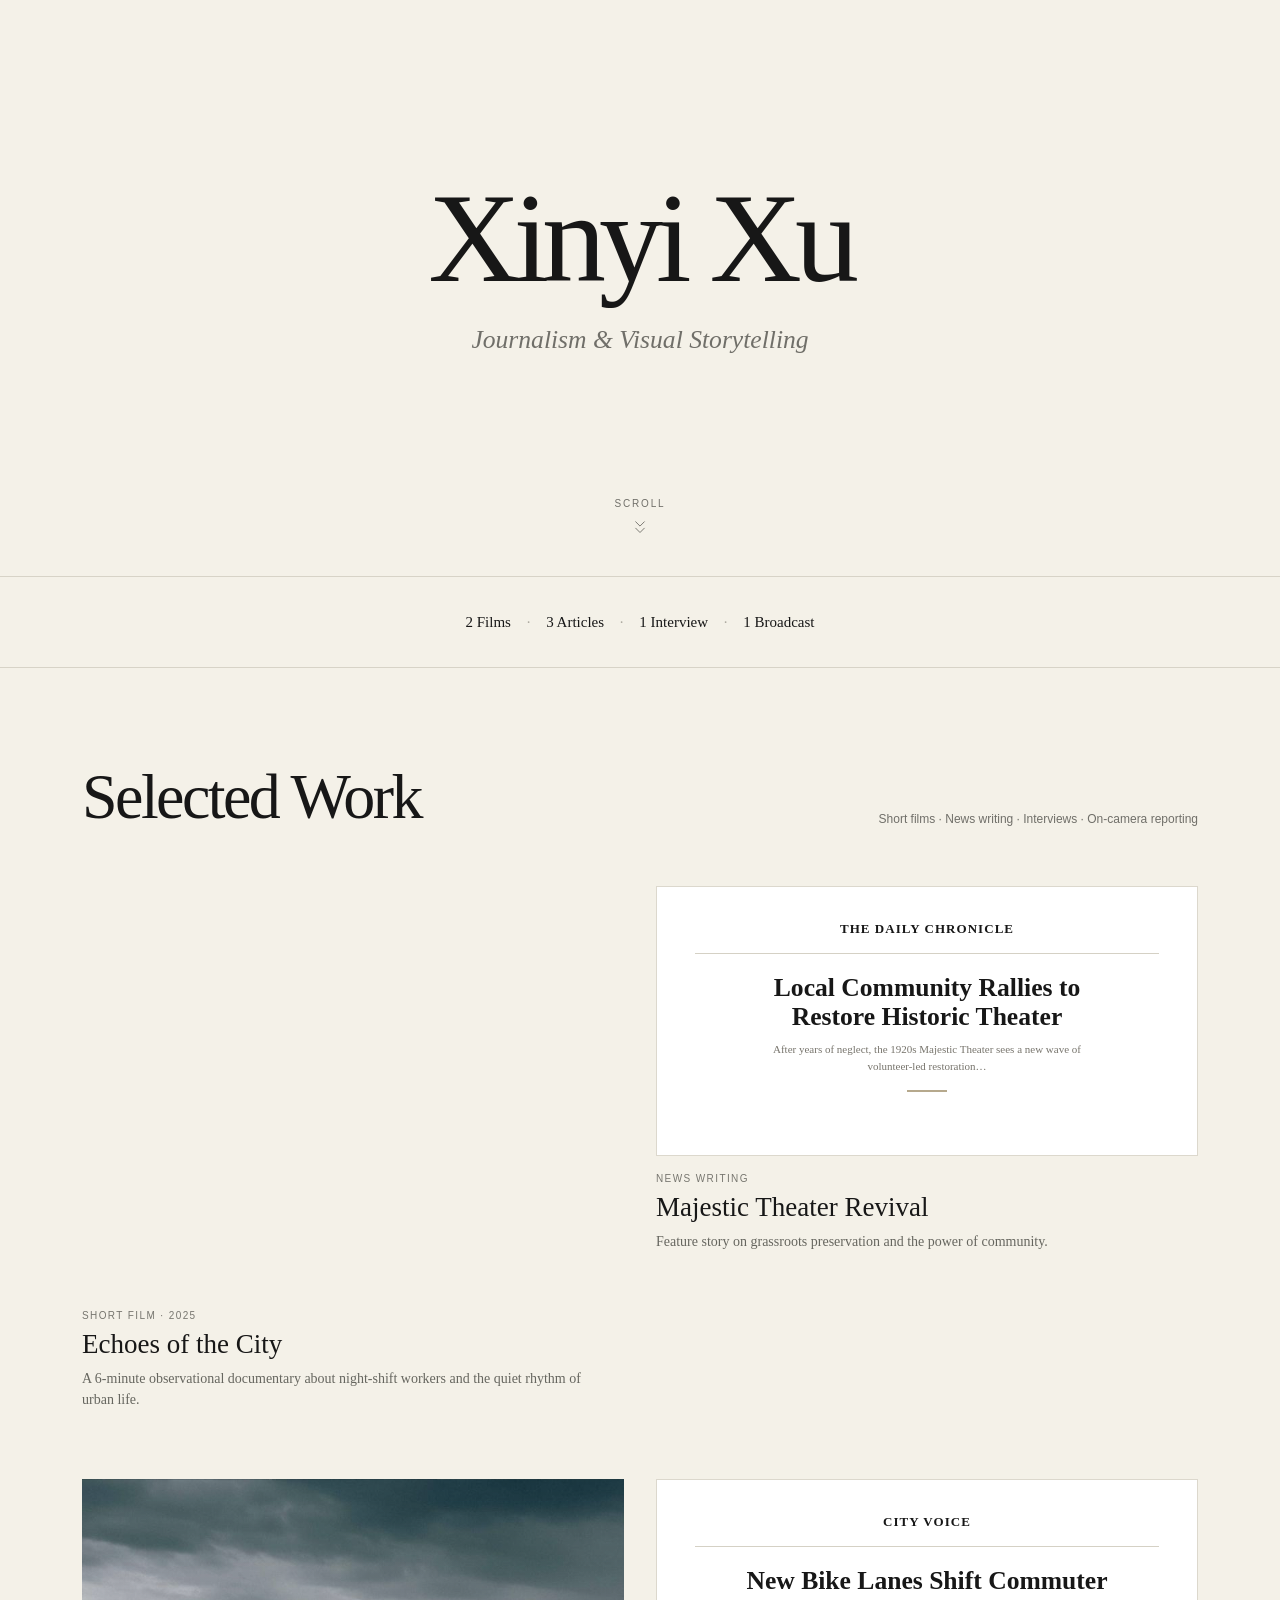
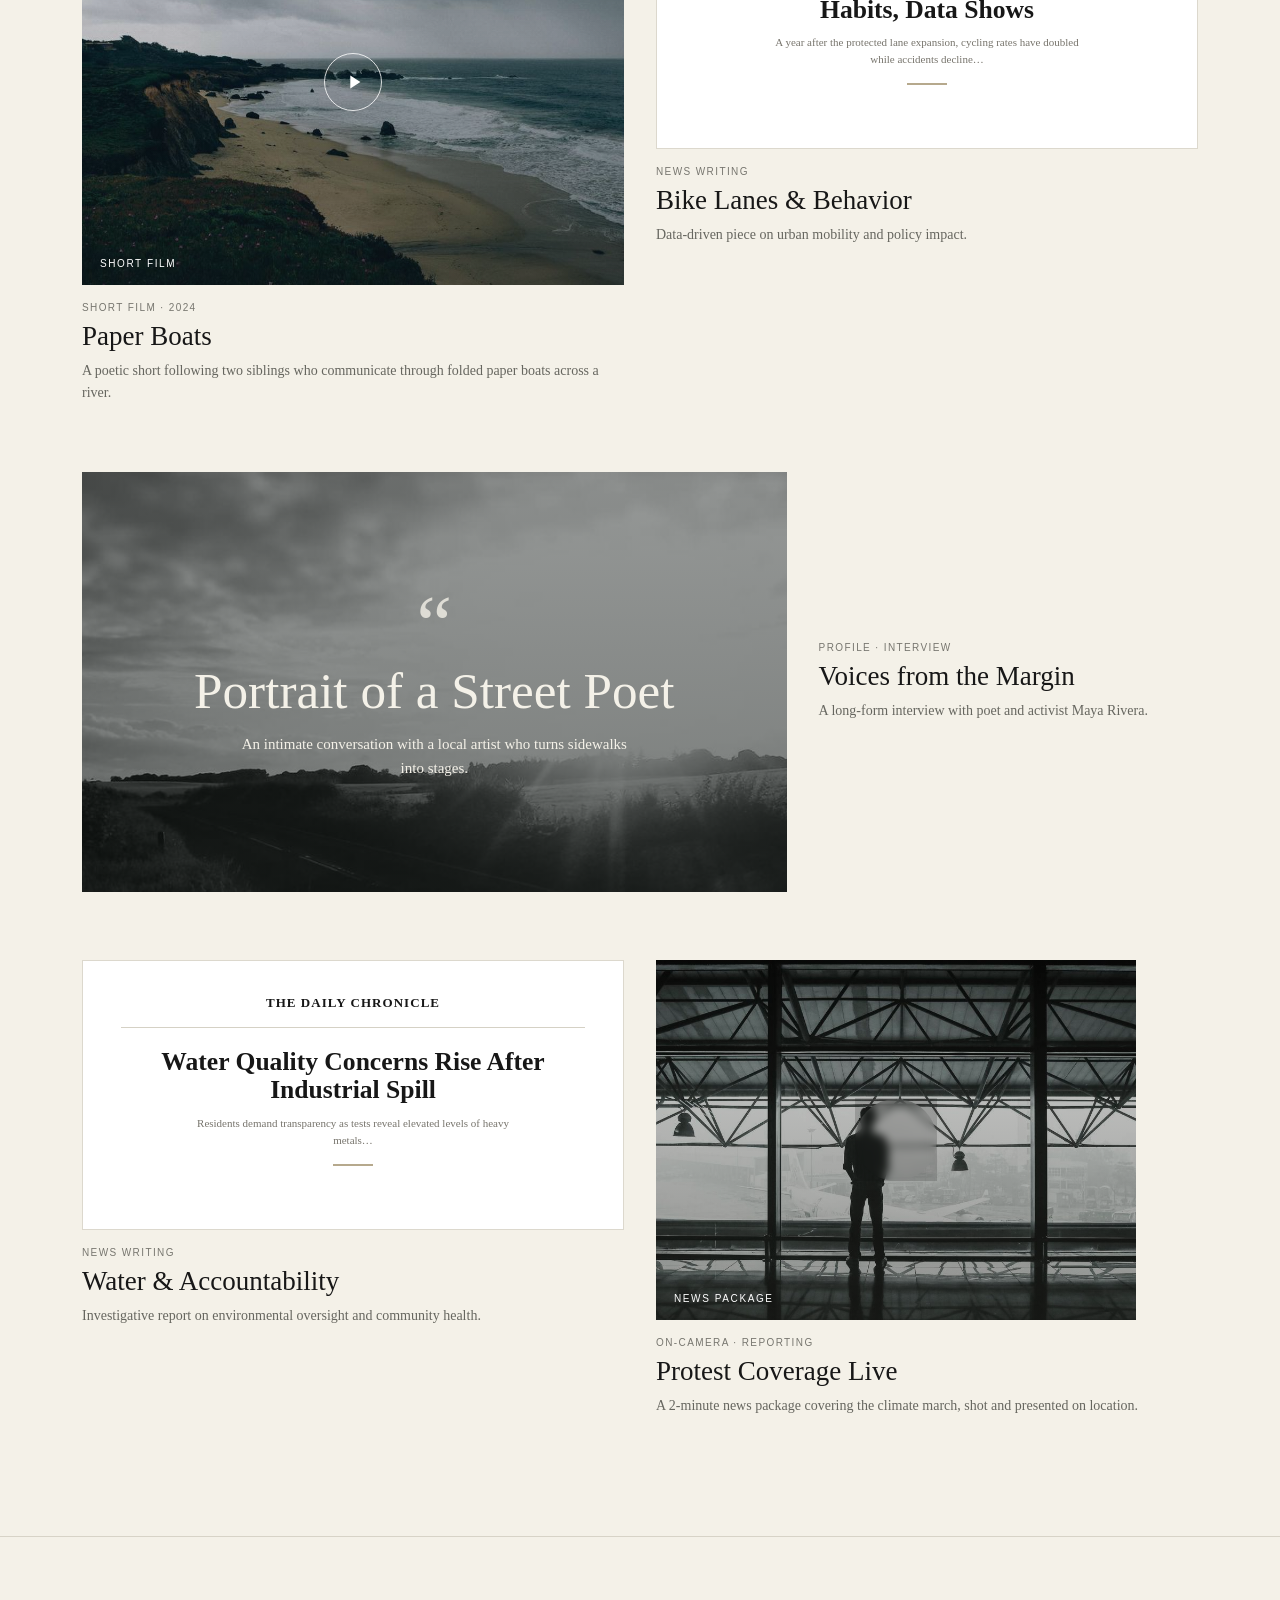
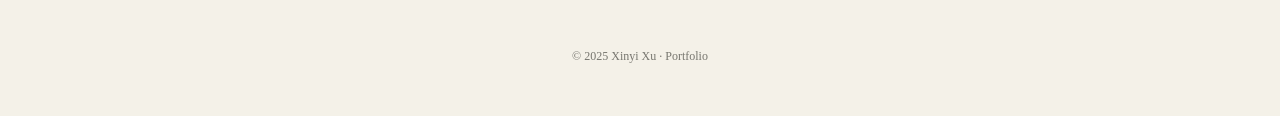
==== index.html @ 0607b9cd "Embed Bilibili film on portfolio Co-authored-by: Copilot App <223556219+Copilot@users.noreply.github" ====
<!DOCTYPE html>
<html lang="en">
<head>
  <meta charset="UTF-8">
  <meta name="viewport" content="width=device-width, initial-scale=1.0">
  <title>Xinyi Xu — Portfolio</title>
  <link rel="stylesheet" href="style.css">
</head>
<body>
  <section class="hero" id="top">
    <h1>Xinyi Xu</h1>
    <div class="subhead">Journalism &amp; Visual Storytelling</div>
    <a class="scroll-hint" href="#work" aria-label="Scroll to selected work">
      <span>Scroll</span>
      <svg viewBox="0 0 24 24" aria-hidden="true">
        <path d="M7 13l5 5 5-5"></path>
        <path d="M7 6l5 5 5-5"></path>
      </svg>
    </a>
  </section>

  <div class="index-bar">
    <p>2 Films <span class="dot">·</span> 3 Articles <span class="dot">·</span> 1 Interview <span class="dot">·</span> 1 Broadcast</p>
  </div>

  <section class="portfolio" id="work">
    <div class="portfolio-header">
      <h2>Selected Work</h2>
      <p>Short films · News writing · Interviews · On-camera reporting</p>
    </div>

    <div class="grid">
      <article class="card media-video">
        <div class="card-media">
          <iframe
            class="video-embed"
            src="https://player.bilibili.com/player.html?isOutside=true&amp;aid=117636419557580&amp;bvid=BV1Mksm6jEoD&amp;cid=43706944443&amp;p=1"
            title="Echoes of the City"
            scrolling="no"
            border="0"
            frameborder="no"
            framespacing="0"
            allowfullscreen="true">
          </iframe>
        </div>
        <div class="card-content">
          <div class="category">Short Film · 2025</div>
          <h3>Echoes of the City</h3>
          <p>A 6-minute observational documentary about night-shift workers and the quiet rhythm of urban life.</p>
        </div>
      </article>

      <article class="card media-article">
        <a href="#" class="card-media" aria-label="Read Majestic Theater Revival">
          <div class="article-preview">
            <div class="pub">The Daily Chronicle</div>
            <h4>Local Community Rallies to Restore Historic Theater</h4>
            <p>After years of neglect, the 1920s Majestic Theater sees a new wave of volunteer-led restoration…</p>
            <div class="divider"></div>
          </div>
        </a>
        <div class="card-content">
          <div class="category">News Writing</div>
          <h3>Majestic Theater Revival</h3>
          <p>Feature story on grassroots preservation and the power of community.</p>
        </div>
      </article>

      <article class="card media-video">
        <a href="#" class="card-media" aria-label="Read Paper Boats">
          <div class="video-preview">
            <svg viewBox="0 0 24 24" aria-hidden="true"><path d="M8 5v14l11-7z"></path></svg>
            <span>Short Film</span>
          </div>
        </a>
        <div class="card-content">
          <div class="category">Short Film · 2024</div>
          <h3>Paper Boats</h3>
          <p>A poetic short following two siblings who communicate through folded paper boats across a river.</p>
        </div>
      </article>

      <article class="card media-article">
        <a href="#" class="card-media" aria-label="Read Bike Lanes and Behavior">
          <div class="article-preview">
            <div class="pub">City Voice</div>
            <h4>New Bike Lanes Shift Commuter Habits, Data Shows</h4>
            <p>A year after the protected lane expansion, cycling rates have doubled while accidents decline…</p>
            <div class="divider"></div>
          </div>
        </a>
        <div class="card-content">
          <div class="category">News Writing</div>
          <h3>Bike Lanes &amp; Behavior</h3>
          <p>Data-driven piece on urban mobility and policy impact.</p>
        </div>
      </article>

      <article class="card media-interview">
        <a href="#" class="card-media" aria-label="Read Voices from the Margin">
          <div class="interview-preview">
            <div class="quote-icon">“</div>
            <h4>Portrait of a Street Poet</h4>
            <p>An intimate conversation with a local artist who turns sidewalks into stages.</p>
          </div>
        </a>
        <div class="card-content">
          <div class="category">Profile · Interview</div>
          <h3>Voices from the Margin</h3>
          <p>A long-form interview with poet and activist Maya Rivera.</p>
        </div>
      </article>

      <article class="card media-article">
        <a href="#" class="card-media" aria-label="Read Water and Accountability">
          <div class="article-preview">
            <div class="pub">The Daily Chronicle</div>
            <h4>Water Quality Concerns Rise After Industrial Spill</h4>
            <p>Residents demand transparency as tests reveal elevated levels of heavy metals…</p>
            <div class="divider"></div>
          </div>
        </a>
        <div class="card-content">
          <div class="category">News Writing</div>
          <h3>Water &amp; Accountability</h3>
          <p>Investigative report on environmental oversight and community health.</p>
        </div>
      </article>

      <article class="card media-broadcast">
        <a href="#" class="card-media" aria-label="Watch Protest Coverage Live">
          <div class="broadcast-preview">
            <div class="mic-icon">🎤</div>
            <span>News Package</span>
          </div>
        </a>
        <div class="card-content">
          <div class="category">On-Camera · Reporting</div>
          <h3>Protest Coverage Live</h3>
          <p>A 2-minute news package covering the climate march, shot and presented on location.</p>
        </div>
      </article>
    </div>
  </section>

  <footer>
    <p>© 2025 Xinyi Xu · Portfolio</p>
  </footer>
</body>
</html>
---- style.css ----
:root {
  --ink: #171717;
  --paper: #f4f1e8;
  --muted: #706f69;
  --line: #d7d3c7;
}

* { box-sizing: border-box; }

html { scroll-behavior: smooth; }

body {
  margin: 0;
  color: var(--ink);
  background: var(--paper);
  font-family: Arial, Helvetica, sans-serif;
  -webkit-font-smoothing: antialiased;
}

a { color: inherit; text-decoration: none; }

.hero {
  min-height: 64vh;
  display: flex;
  flex-direction: column;
  align-items: center;
  justify-content: center;
  position: relative;
  text-align: center;
  padding: 80px 24px 120px;
}

.hero h1 {
  margin: 0;
  font-family: Georgia, "Times New Roman", serif;
  font-size: clamp(68px, 10vw, 138px);
  font-weight: 400;
  letter-spacing: -0.055em;
  line-height: 0.9;
}

.subhead {
  margin-top: 28px;
  color: var(--muted);
  font-family: Georgia, "Times New Roman", serif;
  font-size: clamp(18px, 2vw, 27px);
  font-style: italic;
}

.scroll-hint {
  position: absolute;
  bottom: 38px;
  display: flex;
  flex-direction: column;
  align-items: center;
  gap: 7px;
  color: var(--muted);
  font-size: 10px;
  letter-spacing: 0.18em;
  text-transform: uppercase;
}

.scroll-hint svg {
  width: 22px;
  height: 22px;
  fill: none;
  stroke: currentColor;
  stroke-width: 1;
  transition: transform 180ms ease;
}

.scroll-hint:hover svg { transform: translateY(4px); }

.index-bar {
  height: 92px;
  display: grid;
  place-items: center;
  border-top: 1px solid var(--line);
  border-bottom: 1px solid var(--line);
}

.index-bar p {
  margin: 0;
  font-family: Georgia, "Times New Roman", serif;
  font-size: 15px;
}

.dot { margin: 0 12px; color: #aaa79d; }

.portfolio {
  max-width: 1180px;
  margin: 0 auto;
  padding: 92px 32px 120px;
}

.portfolio-header {
  display: flex;
  align-items: flex-end;
  justify-content: space-between;
  margin-bottom: 52px;
}

.portfolio-header h2 {
  margin: 0;
  font-family: Georgia, "Times New Roman", serif;
  font-size: clamp(42px, 5vw, 64px);
  font-weight: 400;
  letter-spacing: -0.04em;
}

.portfolio-header p {
  margin: 0 0 8px;
  color: var(--muted);
  font-size: 12px;
}

.grid {
  display: grid;
  grid-template-columns: repeat(2, minmax(0, 1fr));
  gap: 68px 32px;
  align-items: start;
}

.card { min-width: 0; }
.card-media { display: block; }

.card-media > div {
  transition: transform 500ms cubic-bezier(.2,.7,.2,1), filter 300ms ease;
}
.card a:hover > div { transform: translateY(-4px); filter: brightness(0.96); }

.media-video .card-media,
.media-broadcast .card-media { aspect-ratio: 4 / 3; }

.video-preview,
.broadcast-preview,
.article-preview,
.interview-preview,
.video-embed {
  width: 100%;
  height: 100%;
  overflow: hidden;
}

.video-embed {
  display: block;
  border: 0;
}

.video-preview {
  display: grid;
  place-items: center;
  position: relative;
  color: white;
  background:
    linear-gradient(rgba(20, 24, 23, 0.16), rgba(20, 24, 23, 0.48)),
    url("assets/poster-film1.jpg") center / cover;
}

.media-video:nth-of-type(3) .video-preview {
  background:
    linear-gradient(rgba(20, 24, 23, 0.12), rgba(20, 24, 23, 0.42)),
    url("assets/poster-film2.jpg") center / cover;
}

.video-preview svg {
  width: 58px;
  height: 58px;
  fill: white;
  border: 1px solid rgba(255,255,255,.8);
  border-radius: 50%;
  padding: 17px 16px 17px 18px;
  filter: drop-shadow(0 3px 10px rgba(0,0,0,.2));
}

.video-preview span,
.broadcast-preview span {
  position: absolute;
  left: 18px;
  bottom: 16px;
  font-size: 10px;
  letter-spacing: .16em;
  text-transform: uppercase;
}

.article-preview {
  height: 270px;
  padding: 34px 38px 24px;
  background: #fff;
  border: 1px solid #dcd8cd;
  position: relative;
}

.article-preview .pub {
  padding-bottom: 16px;
  border-bottom: 1px solid #d5d1c5;
  font-family: Georgia, "Times New Roman", serif;
  font-size: 13px;
  font-weight: bold;
  text-align: center;
  text-transform: uppercase;
  letter-spacing: .08em;
}

.article-preview h4 {
  max-width: 390px;
  margin: 20px auto 10px;
  font-family: Georgia, "Times New Roman", serif;
  font-size: clamp(19px, 2vw, 27px);
  line-height: 1.12;
  text-align: center;
}

.article-preview p {
  max-width: 330px;
  margin: 10px auto 0;
  color: #77746c;
  font-family: Georgia, "Times New Roman", serif;
  font-size: 11px;
  line-height: 1.5;
  text-align: center;
}

.article-preview .divider {
  width: 40px;
  height: 2px;
  margin: 16px auto 0;
  background: #b6a98d;
}

.media-interview {
  grid-column: 1 / -1;
  display: grid;
  grid-template-columns: 1.3fr .7fr;
  gap: 32px;
  align-items: center;
}

.media-interview .card-media { height: 420px; }

.interview-preview {
  display: flex;
  flex-direction: column;
  justify-content: center;
  align-items: center;
  height: 100%;
  padding: 50px;
  color: #f4f1e8;
  background:
    linear-gradient(rgba(22, 28, 25, .45), rgba(22, 28, 25, .58)),
    url("assets/portrait.jpg") center 32% / cover;
  text-align: center;
}

.quote-icon {
  height: 65px;
  font-family: Georgia, serif;
  font-size: 80px;
  line-height: 1;
  opacity: .8;
}

.interview-preview h4 {
  margin: 12px 0;
  font-family: Georgia, "Times New Roman", serif;
  font-size: clamp(34px, 4vw, 52px);
  font-weight: 400;
}

.interview-preview p {
  max-width: 390px;
  margin: 0;
  font-family: Georgia, "Times New Roman", serif;
  font-size: 15px;
  line-height: 1.6;
}

.media-broadcast .card-media { height: 360px; }

.broadcast-preview {
  display: grid;
  place-items: center;
  position: relative;
  color: white;
  background:
    linear-gradient(rgba(39, 42, 37, .18), rgba(39, 42, 37, .5)),
    url("assets/poster-broadcast.jpg") center / cover;
}

.mic-icon {
  width: 82px;
  height: 82px;
  display: grid;
  place-items: center;
  border: 1px solid rgba(255,255,255,.8);
  border-radius: 50%;
  background: rgba(20,20,20,.18);
  font-size: 30px;
  backdrop-filter: blur(4px);
}

.card-content { padding-top: 17px; }

.category {
  margin-bottom: 8px;
  color: #77766f;
  font-size: 10px;
  letter-spacing: .14em;
  text-transform: uppercase;
}

.card-content h3 {
  margin: 0;
  font-family: Georgia, "Times New Roman", serif;
  font-size: 27px;
  font-weight: 400;
}

.card-content p {
  max-width: 520px;
  margin: 8px 0 0;
  color: #66665f;
  font-family: Georgia, "Times New Roman", serif;
  font-size: 14px;
  line-height: 1.55;
}

.media-interview .card-content { padding: 0; }

footer {
  min-height: 180px;
  display: grid;
  place-items: end center;
  padding: 40px 24px;
  color: #77766f;
  border-top: 1px solid var(--line);
  font-family: Georgia, "Times New Roman", serif;
  font-size: 12px;
}

@media (max-width: 760px) {
  .hero { min-height: 58vh; }
  .hero h1 { font-size: 58px; }
  .subhead { font-size: 17px; }
  .index-bar { height: 78px; padding: 0 20px; text-align: center; }
  .index-bar p { font-size: 12px; line-height: 1.8; }
  .dot { margin: 0 5px; }
  .portfolio { padding: 68px 20px 80px; }
  .portfolio-header { display: block; margin-bottom: 38px; }
  .portfolio-header h2 { font-size: 44px; }
  .portfolio-header p { margin-top: 12px; line-height: 1.5; }
  .grid { grid-template-columns: 1fr; gap: 50px; }
  .article-preview { height: 250px; padding: 28px 20px 20px; }
  .media-interview { grid-column: auto; grid-template-columns: 1fr; gap: 17px; }
  .media-interview .card-media { height: 360px; }
  .media-broadcast .card-media { height: 300px; }
  .card-content h3 { font-size: 24px; }
}
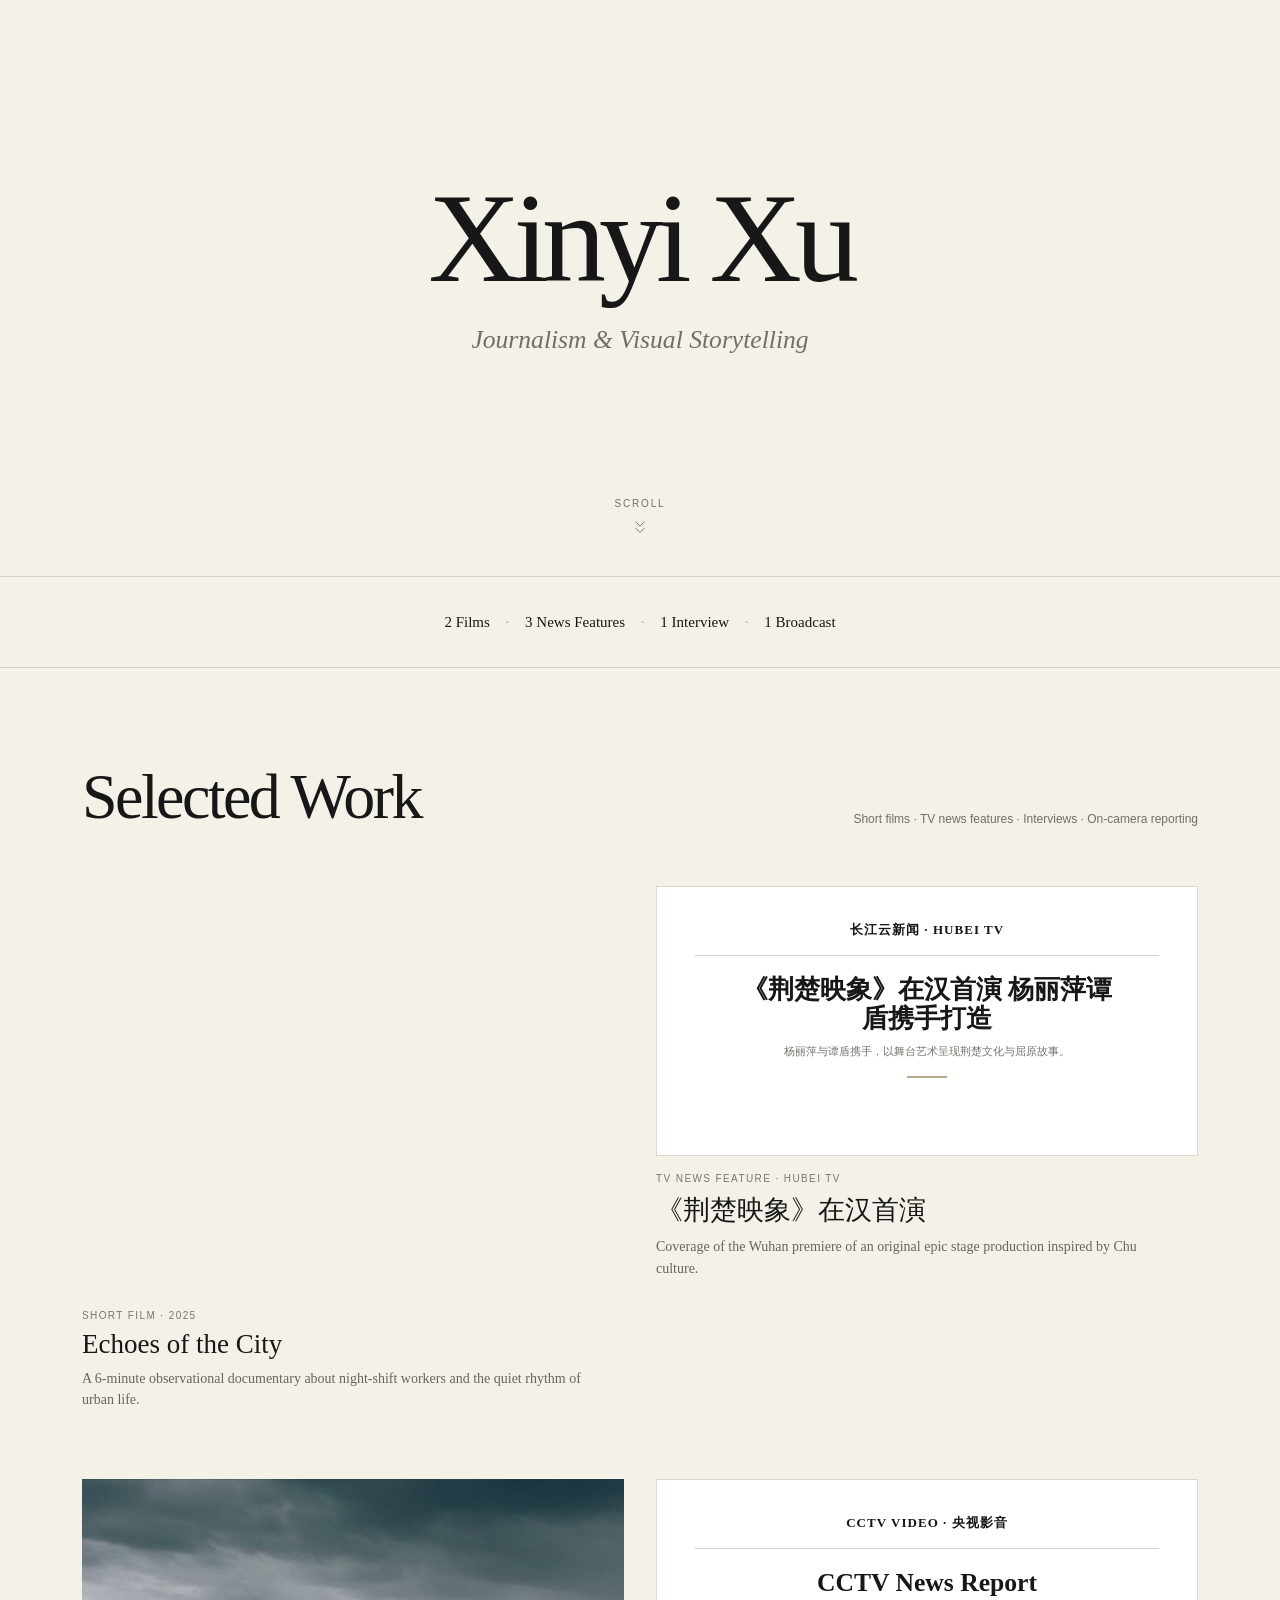
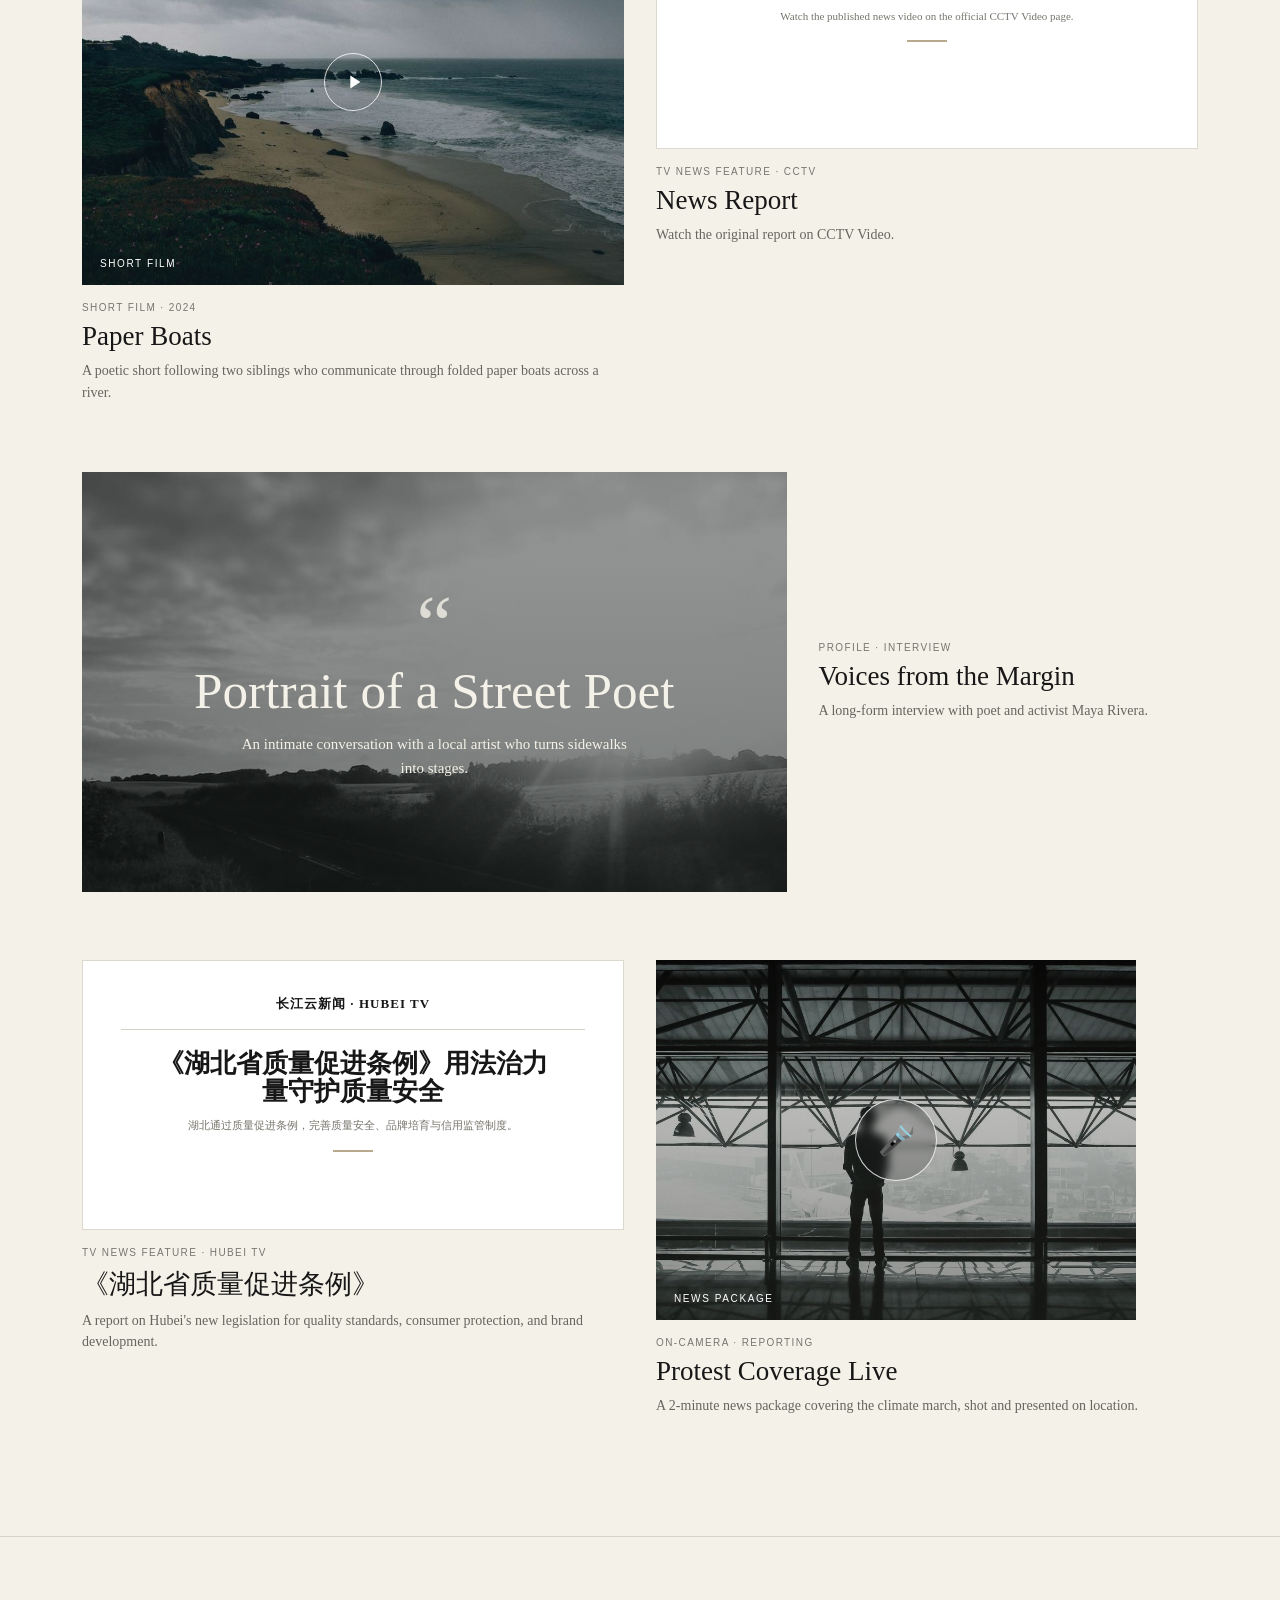
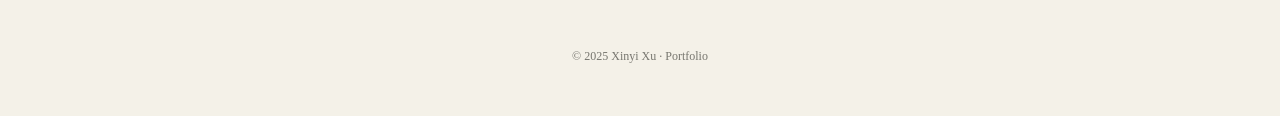
==== commit 19f70a6a: "Add three news features to portfolio Co-authored-by: Copilot App <223556219+Copilot@users.noreply.gi" ====
--- a/index.html
+++ b/index.html
@@ -20,13 +20,13 @@
   </section>
 
   <div class="index-bar">
-    <p>2 Films <span class="dot">·</span> 3 Articles <span class="dot">·</span> 1 Interview <span class="dot">·</span> 1 Broadcast</p>
+    <p>2 Films <span class="dot">·</span> 3 News Features <span class="dot">·</span> 1 Interview <span class="dot">·</span> 1 Broadcast</p>
   </div>
 
   <section class="portfolio" id="work">
     <div class="portfolio-header">
       <h2>Selected Work</h2>
-      <p>Short films · News writing · Interviews · On-camera reporting</p>
+      <p>Short films · TV news features · Interviews · On-camera reporting</p>
     </div>
 
     <div class="grid">
@@ -51,18 +51,18 @@
       </article>
 
       <article class="card media-article">
-        <a href="#" class="card-media" aria-label="Read Majestic Theater Revival">
+        <a href="https://m.hbtv.com.cn/p/4454920.html" class="card-media" aria-label="Read the Hubei TV story about Jingchu Impression" target="_blank" rel="noopener noreferrer">
           <div class="article-preview">
-            <div class="pub">The Daily Chronicle</div>
-            <h4>Local Community Rallies to Restore Historic Theater</h4>
-            <p>After years of neglect, the 1920s Majestic Theater sees a new wave of volunteer-led restoration…</p>
+            <div class="pub">长江云新闻 · Hubei TV</div>
+            <h4>《荆楚映象》在汉首演 杨丽萍谭盾携手打造</h4>
+            <p>杨丽萍与谭盾携手，以舞台艺术呈现荆楚文化与屈原故事。</p>
             <div class="divider"></div>
           </div>
         </a>
         <div class="card-content">
-          <div class="category">News Writing</div>
-          <h3>Majestic Theater Revival</h3>
-          <p>Feature story on grassroots preservation and the power of community.</p>
+          <div class="category">TV News Feature · Hubei TV</div>
+          <h3>《荆楚映象》在汉首演</h3>
+          <p>Coverage of the Wuhan premiere of an original epic stage production inspired by Chu culture.</p>
         </div>
       </article>
 
@@ -81,18 +81,18 @@
       </article>
 
       <article class="card media-article">
-        <a href="#" class="card-media" aria-label="Read Bike Lanes and Behavior">
+        <a href="https://app.cctv.com/special/m/livevod/index.html?guid=72308f238ed14e3999542541bc77b66d&amp;vtype=2" class="card-media" aria-label="Watch Xinyi Xu's news report on CCTV Video" target="_blank" rel="noopener noreferrer">
           <div class="article-preview">
-            <div class="pub">City Voice</div>
-            <h4>New Bike Lanes Shift Commuter Habits, Data Shows</h4>
-            <p>A year after the protected lane expansion, cycling rates have doubled while accidents decline…</p>
+            <div class="pub">CCTV Video · 央视影音</div>
+            <h4>CCTV News Report</h4>
+            <p>Watch the published news video on the official CCTV Video page.</p>
             <div class="divider"></div>
           </div>
         </a>
         <div class="card-content">
-          <div class="category">News Writing</div>
-          <h3>Bike Lanes &amp; Behavior</h3>
-          <p>Data-driven piece on urban mobility and policy impact.</p>
+          <div class="category">TV News Feature · CCTV</div>
+          <h3>News Report</h3>
+          <p>Watch the original report on CCTV Video.</p>
         </div>
       </article>
 
@@ -112,18 +112,18 @@
       </article>
 
       <article class="card media-article">
-        <a href="#" class="card-media" aria-label="Read Water and Accountability">
+        <a href="https://m.hbtv.com.cn/p/4458032.html" class="card-media" aria-label="Read the Hubei TV story about the Hubei Quality Promotion Regulation" target="_blank" rel="noopener noreferrer">
           <div class="article-preview">
-            <div class="pub">The Daily Chronicle</div>
-            <h4>Water Quality Concerns Rise After Industrial Spill</h4>
-            <p>Residents demand transparency as tests reveal elevated levels of heavy metals…</p>
+            <div class="pub">长江云新闻 · Hubei TV</div>
+            <h4>《湖北省质量促进条例》用法治力量守护质量安全</h4>
+            <p>湖北通过质量促进条例，完善质量安全、品牌培育与信用监管制度。</p>
             <div class="divider"></div>
           </div>
         </a>
         <div class="card-content">
-          <div class="category">News Writing</div>
-          <h3>Water &amp; Accountability</h3>
-          <p>Investigative report on environmental oversight and community health.</p>
+          <div class="category">TV News Feature · Hubei TV</div>
+          <h3>《湖北省质量促进条例》</h3>
+          <p>A report on Hubei's new legislation for quality standards, consumer protection, and brand development.</p>
         </div>
       </article>
 
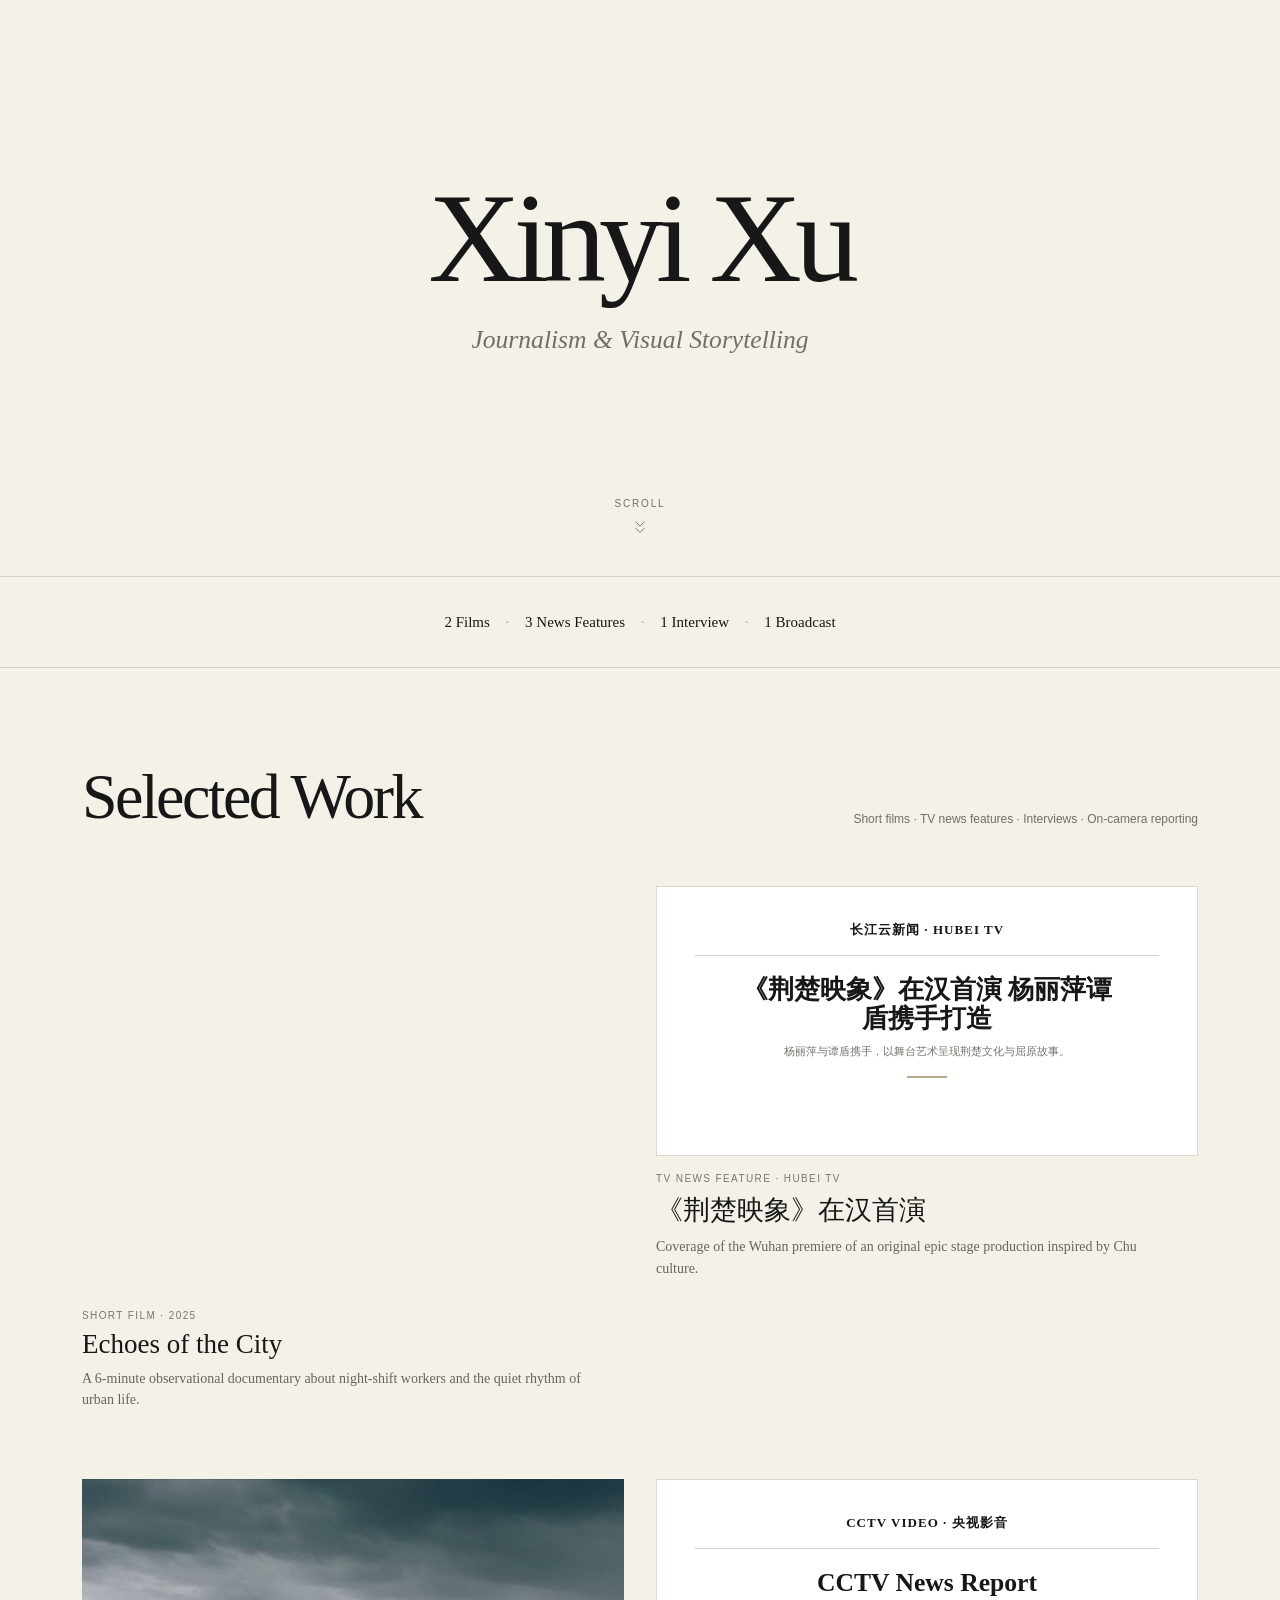
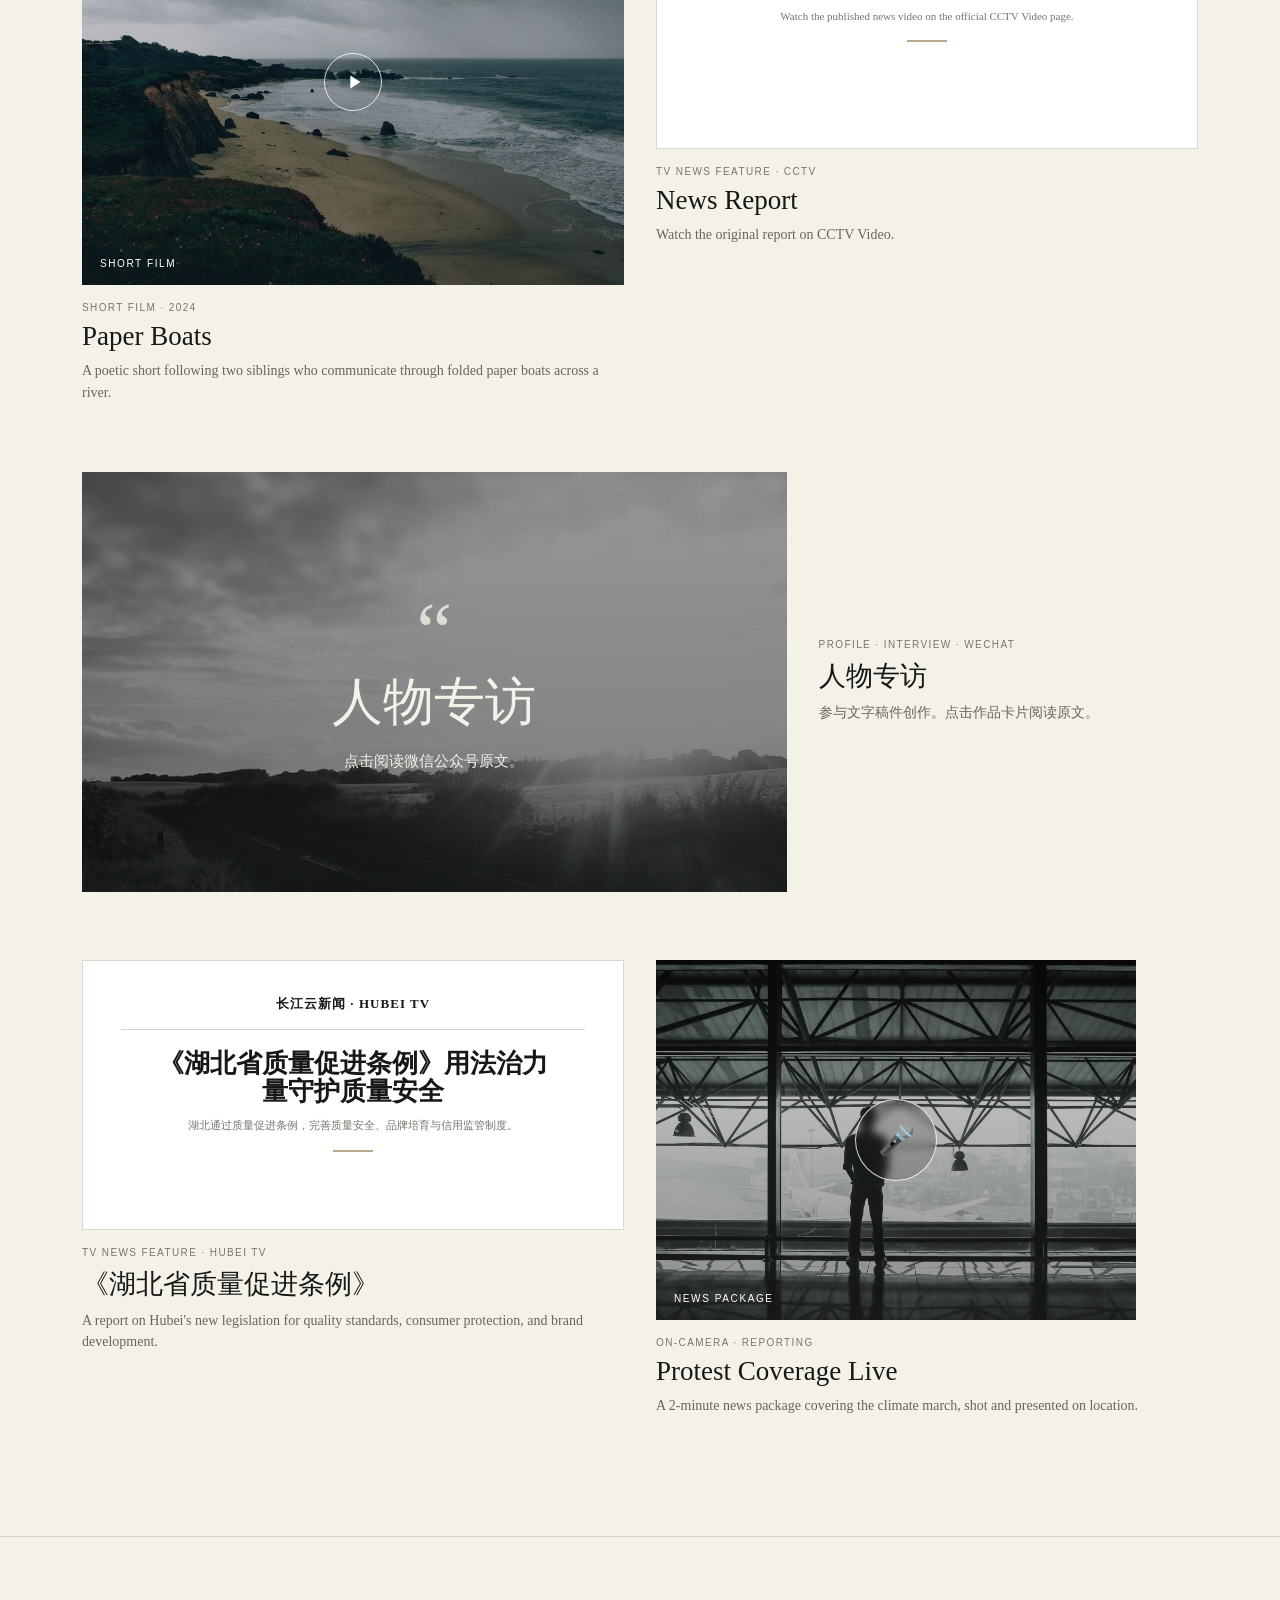
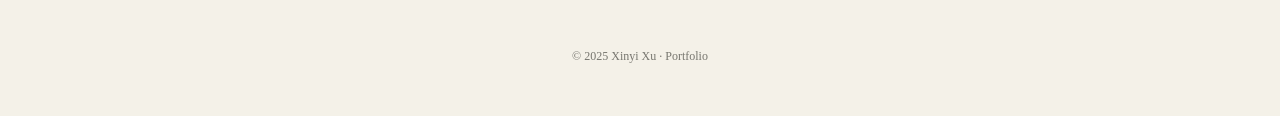
==== commit 7ece5a99: "Add WeChat profile interview to portfolio Co-authored-by: Copilot App <223556219+Copilot@users.norep" ====
--- a/index.html
+++ b/index.html
@@ -97,17 +97,17 @@
       </article>
 
       <article class="card media-interview">
-        <a href="#" class="card-media" aria-label="Read Voices from the Margin">
+        <a href="https://mp.weixin.qq.com/s/FnAqZMarXb0IJK3CrTPp8g" class="card-media" aria-label="Read Xinyi Xu's contributed profile interview" target="_blank" rel="noopener noreferrer">
           <div class="interview-preview">
             <div class="quote-icon">“</div>
-            <h4>Portrait of a Street Poet</h4>
-            <p>An intimate conversation with a local artist who turns sidewalks into stages.</p>
+            <h4>人物专访</h4>
+            <p>点击阅读微信公众号原文。</p>
           </div>
         </a>
         <div class="card-content">
-          <div class="category">Profile · Interview</div>
-          <h3>Voices from the Margin</h3>
-          <p>A long-form interview with poet and activist Maya Rivera.</p>
+          <div class="category">Profile · Interview · WeChat</div>
+          <h3>人物专访</h3>
+          <p>参与文字稿件创作。点击作品卡片阅读原文。</p>
         </div>
       </article>
 
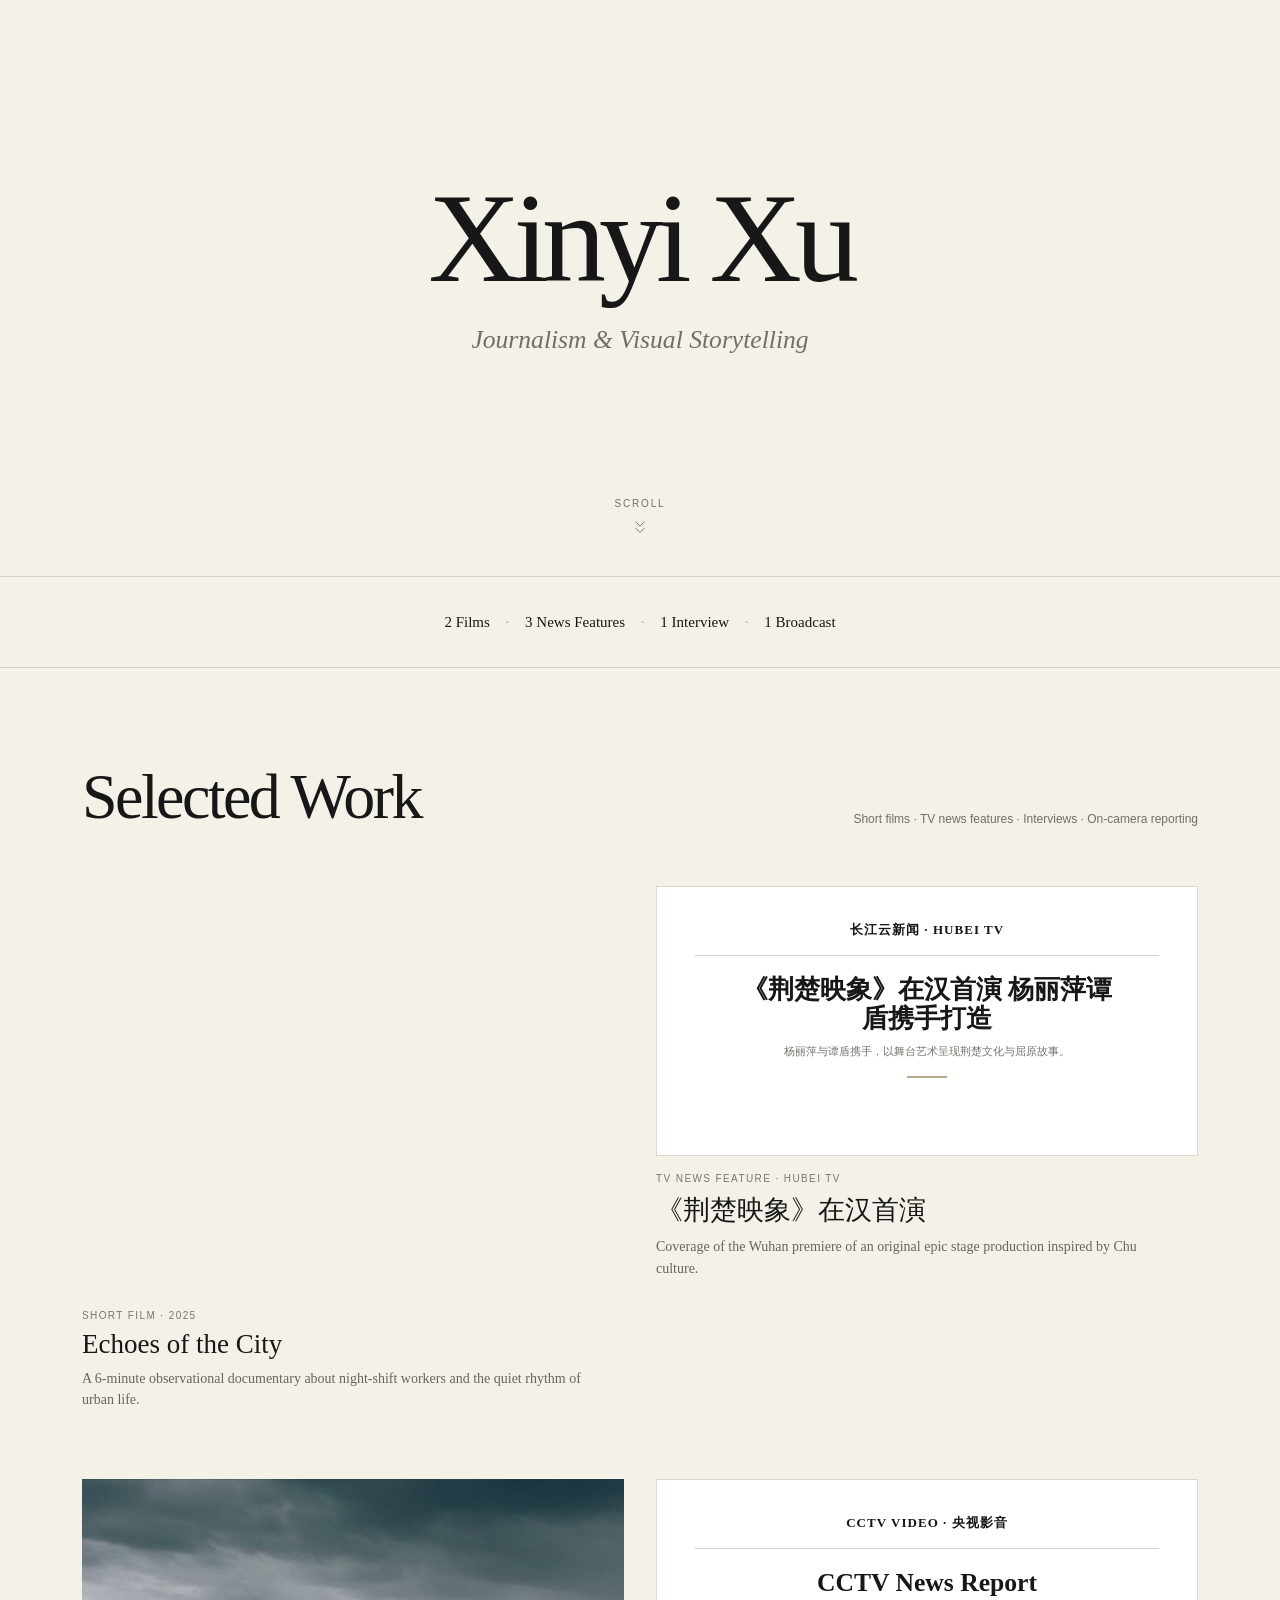
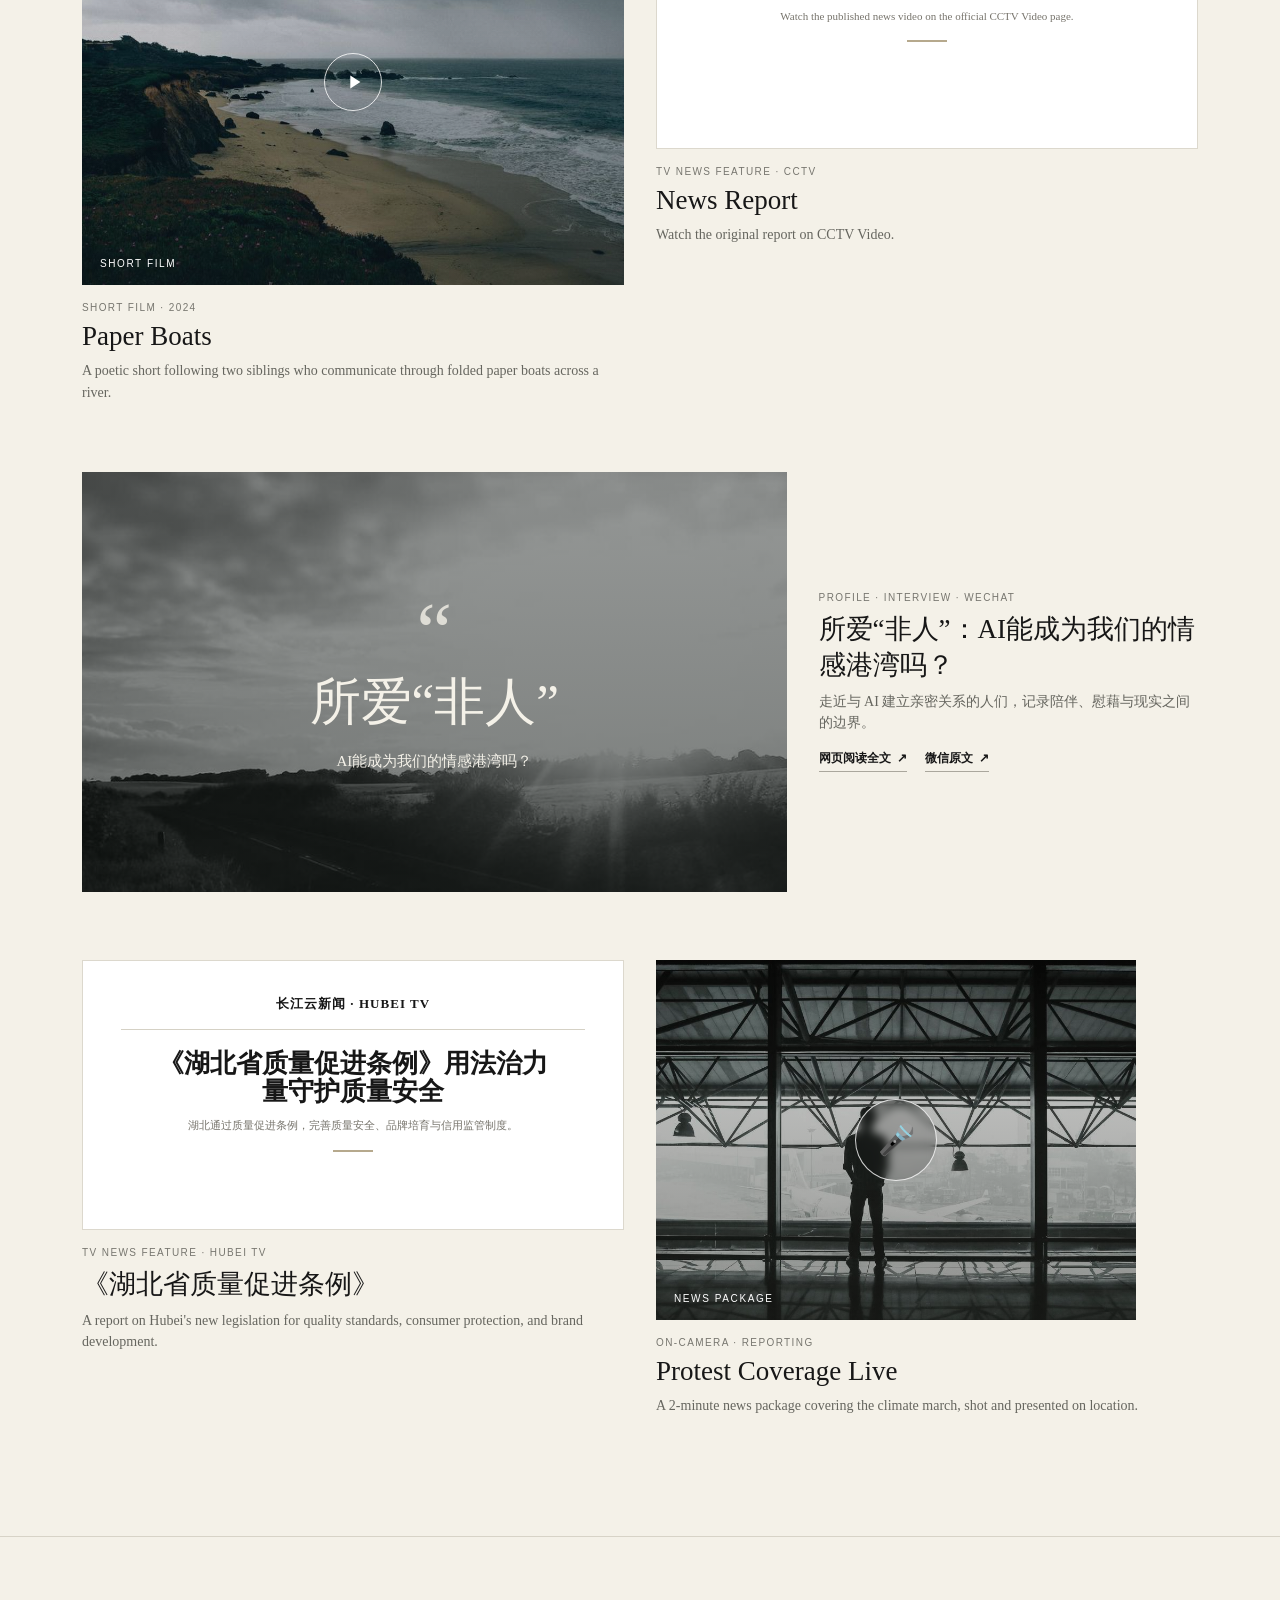
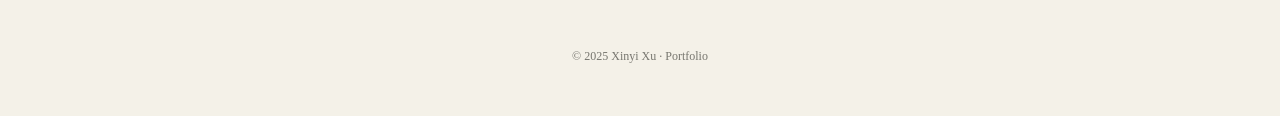
==== commit 214dca10: "Publish AI relationship interview article Co-authored-by: Copilot App <223556219+Copilot@users.norep" ====
--- a/index.html
+++ b/index.html
@@ -97,17 +97,21 @@
       </article>
 
       <article class="card media-interview">
-        <a href="https://mp.weixin.qq.com/s/FnAqZMarXb0IJK3CrTPp8g" class="card-media" aria-label="Read Xinyi Xu's contributed profile interview" target="_blank" rel="noopener noreferrer">
+        <a href="article.html" class="card-media" aria-label="Read the full feature on AI and human connection">
           <div class="interview-preview">
             <div class="quote-icon">“</div>
-            <h4>人物专访</h4>
-            <p>点击阅读微信公众号原文。</p>
+            <h4>所爱“非人”</h4>
+            <p>AI能成为我们的情感港湾吗？</p>
           </div>
         </a>
         <div class="card-content">
           <div class="category">Profile · Interview · WeChat</div>
-          <h3>人物专访</h3>
-          <p>参与文字稿件创作。点击作品卡片阅读原文。</p>
+          <h3>所爱“非人”：AI能成为我们的情感港湾吗？</h3>
+          <p>走近与 AI 建立亲密关系的人们，记录陪伴、慰藉与现实之间的边界。</p>
+          <div class="card-actions">
+            <a href="article.html">网页阅读全文 <span aria-hidden="true">↗</span></a>
+            <a href="https://mp.weixin.qq.com/s/FnAqZMarXb0IJK3CrTPp8g" target="_blank" rel="noopener noreferrer">微信原文 <span aria-hidden="true">↗</span></a>
+          </div>
         </div>
       </article>
 
--- a/style.css
+++ b/style.css
@@ -327,6 +327,23 @@
 
 .media-interview .card-content { padding: 0; }
 
+.card-actions {
+  display: flex;
+  flex-wrap: wrap;
+  gap: 18px;
+  margin-top: 16px;
+}
+
+.card-actions a {
+  padding-bottom: 4px;
+  border-bottom: 1px solid #aaa79d;
+  font-size: 12px;
+  font-weight: 600;
+}
+
+.card-actions a:hover { border-color: var(--ink); }
+.card-actions span { padding-left: 3px; }
+
 footer {
   min-height: 180px;
   display: grid;
@@ -336,6 +353,175 @@
   border-top: 1px solid var(--line);
   font-family: Georgia, "Times New Roman", serif;
   font-size: 12px;
+}
+
+.article-page { background: #f7f5ef; }
+
+.article-nav {
+  max-width: 1080px;
+  margin: 0 auto;
+  padding: 28px 32px;
+}
+
+.article-nav a {
+  color: #67665f;
+  font-size: 12px;
+  letter-spacing: .08em;
+}
+
+.article-nav a:hover { color: var(--ink); }
+
+.article-shell {
+  max-width: 820px;
+  margin: 0 auto;
+  padding: 54px 32px 100px;
+}
+
+.article-kicker {
+  margin: 0 0 20px;
+  color: #897a5d;
+  font-size: 11px;
+  font-weight: 600;
+  letter-spacing: .18em;
+}
+
+.article-shell h1 {
+  margin: 0;
+  font-family: Georgia, "Noto Serif SC", "Songti SC", serif;
+  font-size: clamp(36px, 6vw, 58px);
+  font-weight: 500;
+  letter-spacing: -.035em;
+  line-height: 1.3;
+}
+
+.article-deck {
+  margin: 24px 0;
+  color: #5f5e58;
+  font-family: Georgia, "Noto Serif SC", "Songti SC", serif;
+  font-size: 17px;
+  line-height: 1.9;
+}
+
+.article-byline {
+  padding: 17px 0 24px;
+  border-bottom: 1px solid var(--line);
+  color: #77766f;
+  font-size: 12px;
+  line-height: 1.9;
+}
+
+.article-options {
+  display: flex;
+  flex-wrap: wrap;
+  align-items: center;
+  gap: 12px;
+  margin: 24px 0 14px;
+}
+
+.article-options a {
+  display: inline-flex;
+  align-items: center;
+  min-height: 42px;
+  padding: 0 16px;
+  border: 1px solid #aaa79d;
+  font-size: 12px;
+  transition: background 160ms ease, color 160ms ease, border-color 160ms ease;
+}
+
+.article-options a:first-child,
+.article-options a:hover {
+  color: #fff;
+  background: #292a27;
+  border-color: #292a27;
+}
+
+.article-options a:first-child:hover {
+  color: var(--ink);
+  background: transparent;
+}
+
+.wechat-note {
+  margin: 0 0 46px;
+  color: #77766f;
+  font-size: 12px;
+  line-height: 1.8;
+}
+
+.article-body {
+  color: #292a27;
+  font-family: Georgia, "Noto Serif SC", "Songti SC", serif;
+  font-size: 16px;
+  line-height: 2.05;
+}
+
+.article-body h2 {
+  margin: 58px 0 22px;
+  padding-left: 16px;
+  border-left: 2px solid #9a7957;
+  font-size: clamp(23px, 4vw, 30px);
+  font-weight: 500;
+  line-height: 1.55;
+}
+
+.article-body p { margin: 0 0 20px; }
+.article-body .editor-label {
+  margin-bottom: 8px;
+  color: #897a5d;
+  font-family: Arial, Helvetica, sans-serif;
+  font-size: 12px;
+  font-weight: 600;
+  letter-spacing: .12em;
+}
+
+.article-body .byline {
+  margin: 0 0 5px;
+  color: #77766f;
+  font-family: Arial, Helvetica, sans-serif;
+  font-size: 13px;
+  line-height: 1.8;
+}
+
+.article-body figure {
+  margin: 30px 0;
+  text-align: center;
+}
+
+.article-body figure img {
+  width: auto;
+  max-width: 100%;
+  max-height: 680px;
+  margin: 0 auto;
+  object-fit: contain;
+}
+
+.article-body figcaption {
+  margin-top: 9px;
+  color: #828078;
+  font-family: Arial, Helvetica, sans-serif;
+  font-size: 12px;
+  line-height: 1.6;
+}
+
+.article-end {
+  margin-top: 60px;
+  padding-top: 24px;
+  border-top: 1px solid var(--line);
+  color: #77766f;
+  font-size: 12px;
+  line-height: 1.8;
+}
+
+.article-page .article-end {
+  display: block;
+  min-height: 0;
+  padding: 24px 0 0;
+  background: none;
+}
+
+.article-end a {
+  color: var(--ink);
+  text-decoration: underline;
+  text-underline-offset: 3px;
 }
 
 @media (max-width: 760px) {
@@ -355,4 +541,11 @@
   .media-interview .card-media { height: 360px; }
   .media-broadcast .card-media { height: 300px; }
   .card-content h3 { font-size: 24px; }
-}
+  .article-nav { padding: 20px; }
+  .article-shell { padding: 34px 20px 70px; }
+  .article-deck { font-size: 15px; }
+  .article-body { font-size: 15px; line-height: 1.95; }
+  .article-body h2 { margin-top: 44px; }
+  .article-options { align-items: stretch; }
+  .article-options a { flex: 1 1 150px; justify-content: center; }
+}
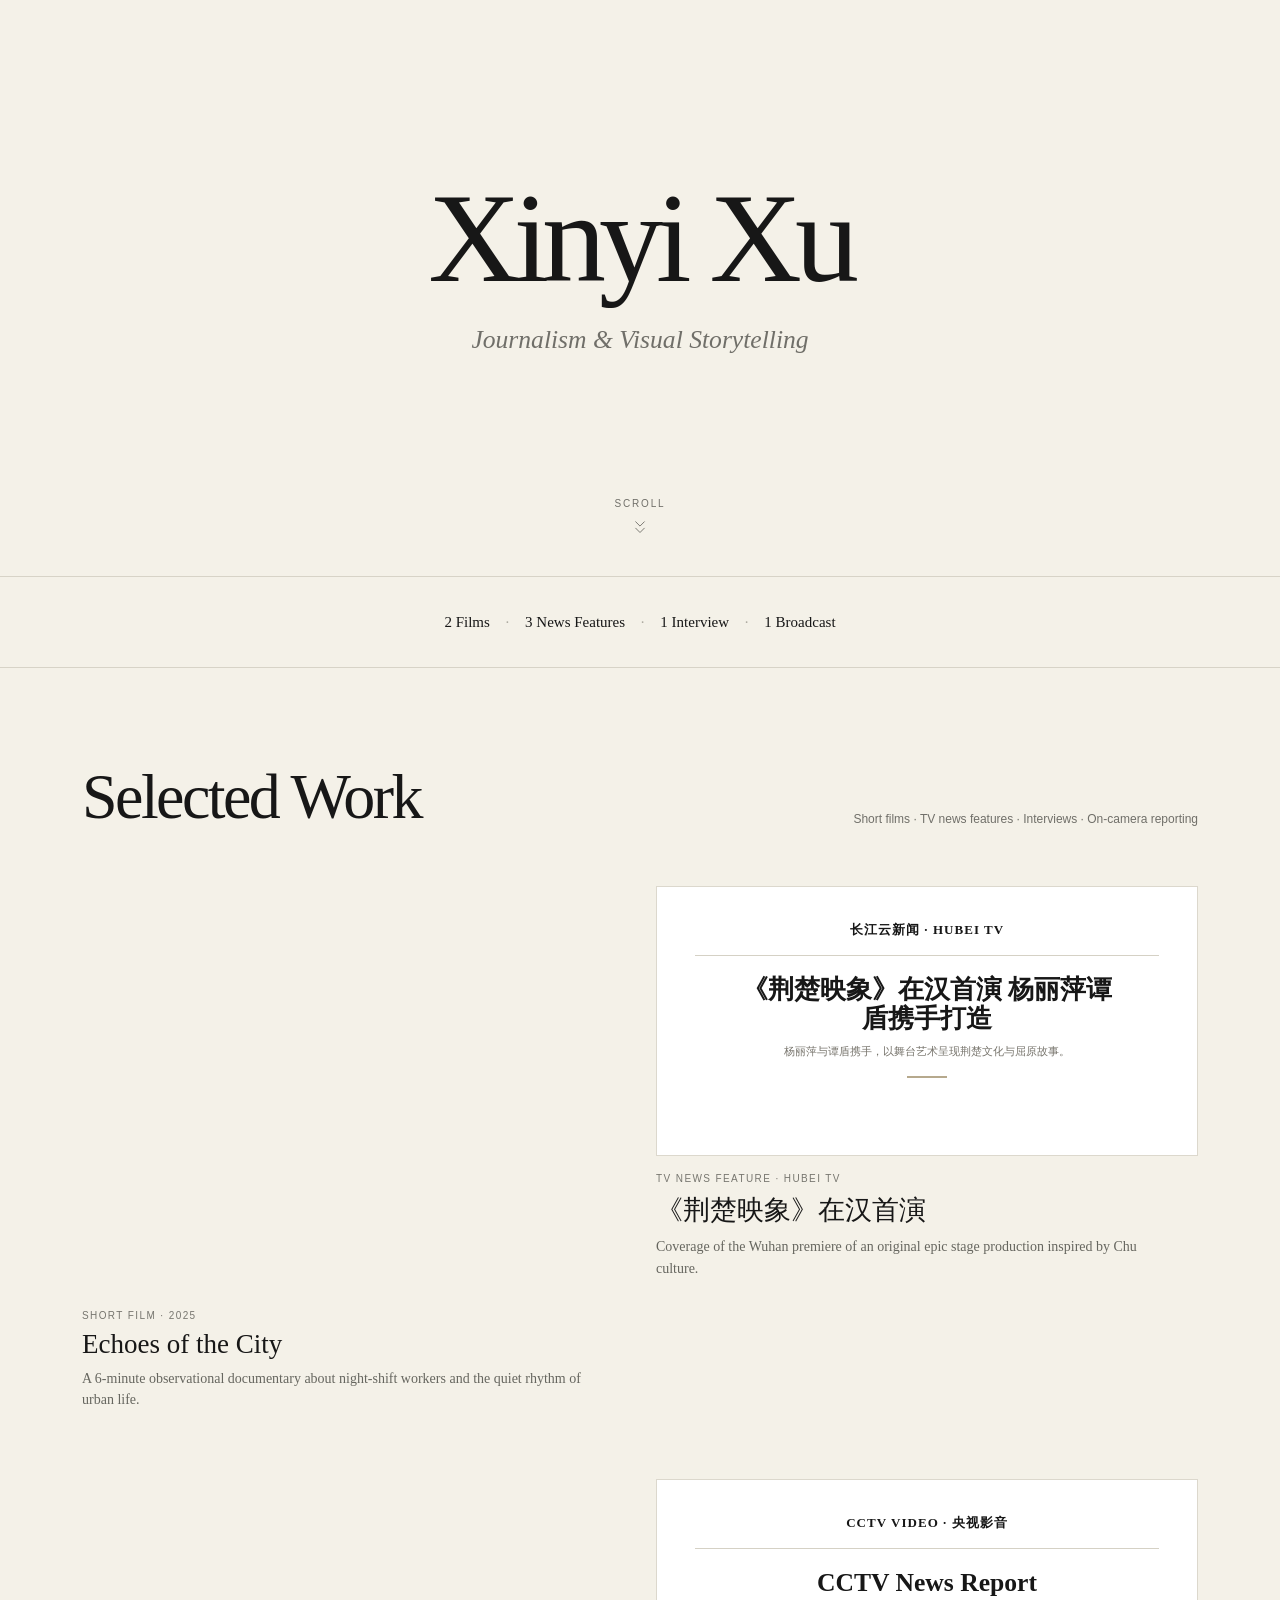
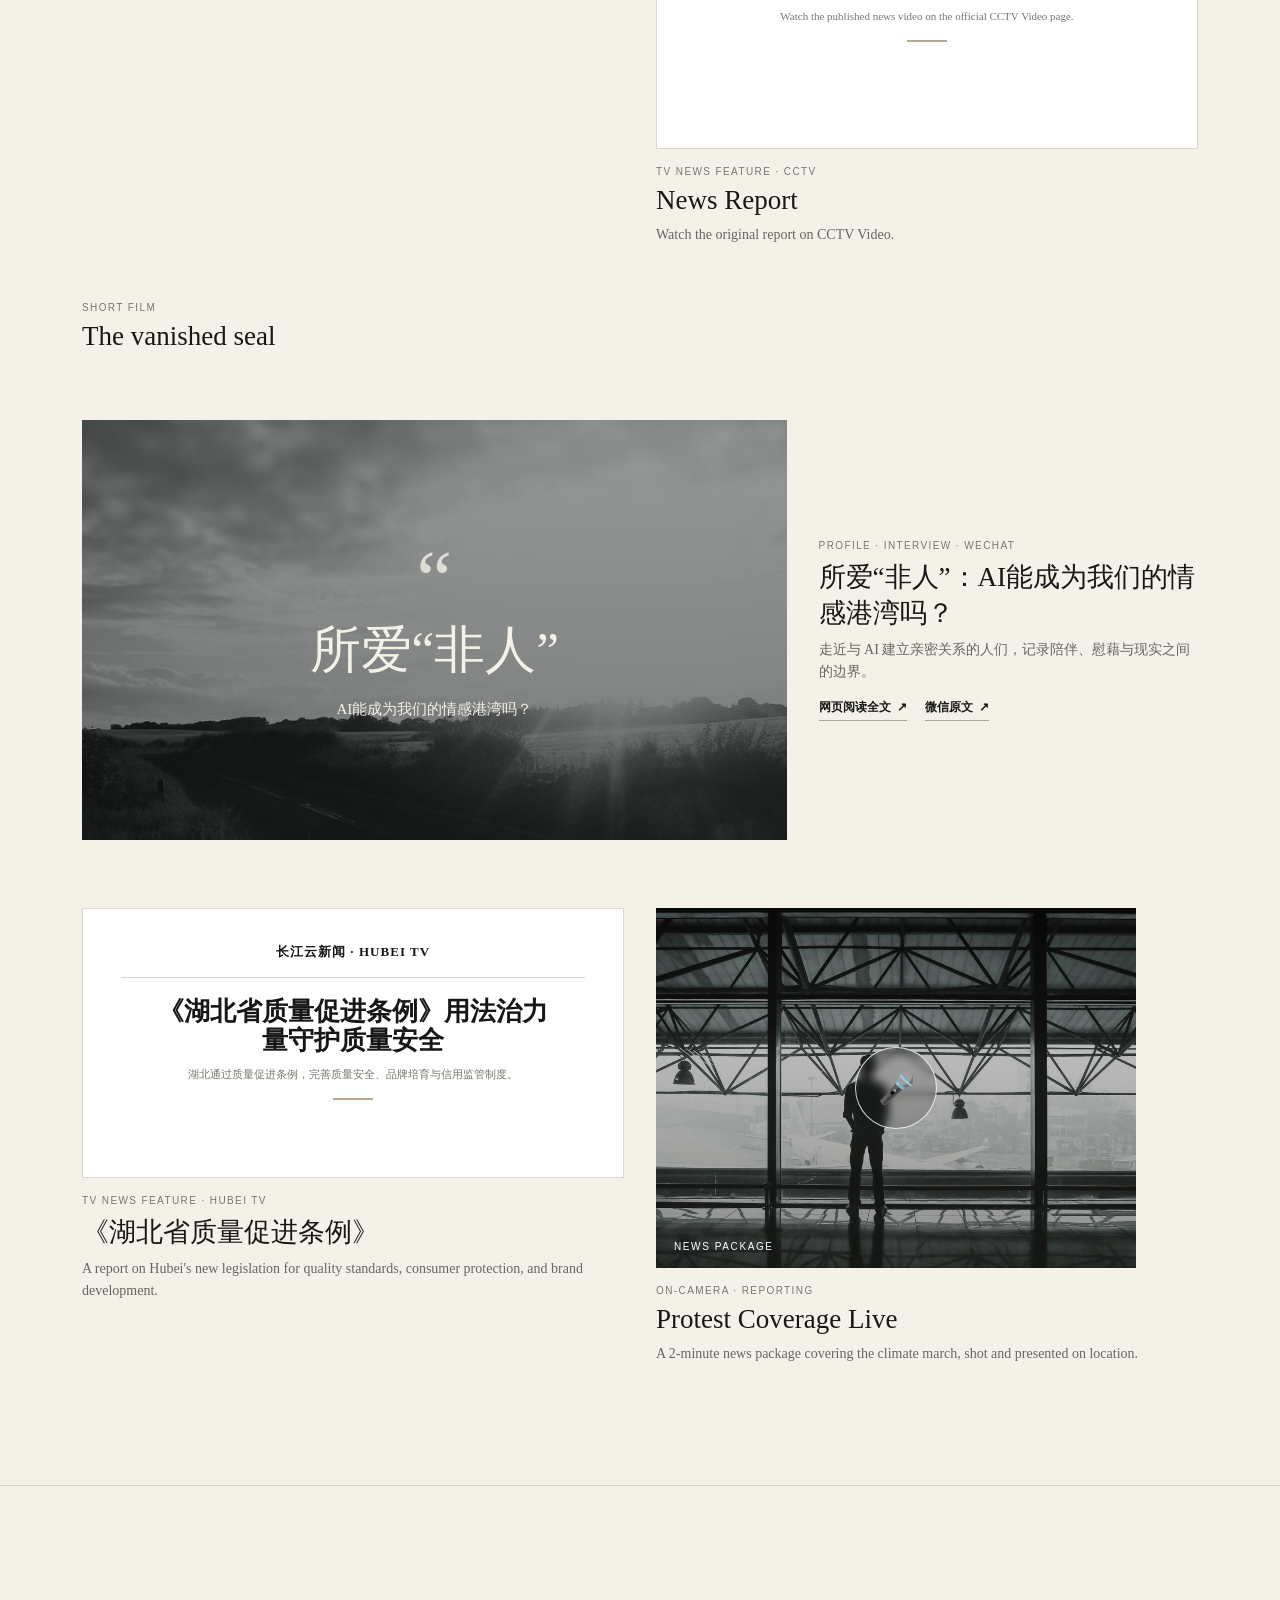
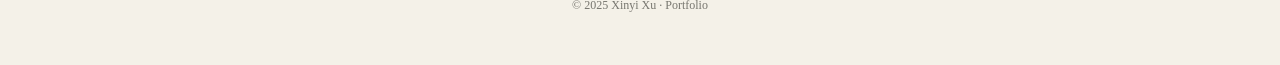
==== commit ade3fb83: "Add The vanished seal film Co-authored-by: Copilot App <223556219+Copilot@users.noreply.github.com>" ====
--- a/index.html
+++ b/index.html
@@ -67,16 +67,21 @@
       </article>
 
       <article class="card media-video">
-        <a href="#" class="card-media" aria-label="Read Paper Boats">
-          <div class="video-preview">
-            <svg viewBox="0 0 24 24" aria-hidden="true"><path d="M8 5v14l11-7z"></path></svg>
-            <span>Short Film</span>
-          </div>
-        </a>
+        <div class="card-media">
+          <iframe
+            class="video-embed"
+            src="https://player.bilibili.com/player.html?isOutside=true&amp;aid=117636637661789&amp;bvid=BV1Ltsm6dEib&amp;cid=43708318397&amp;p=1"
+            title="The vanished seal"
+            scrolling="no"
+            border="0"
+            frameborder="no"
+            framespacing="0"
+            allowfullscreen="true">
+          </iframe>
+        </div>
         <div class="card-content">
-          <div class="category">Short Film · 2024</div>
-          <h3>Paper Boats</h3>
-          <p>A poetic short following two siblings who communicate through folded paper boats across a river.</p>
+          <div class="category">Short Film</div>
+          <h3>The vanished seal</h3>
         </div>
       </article>
 
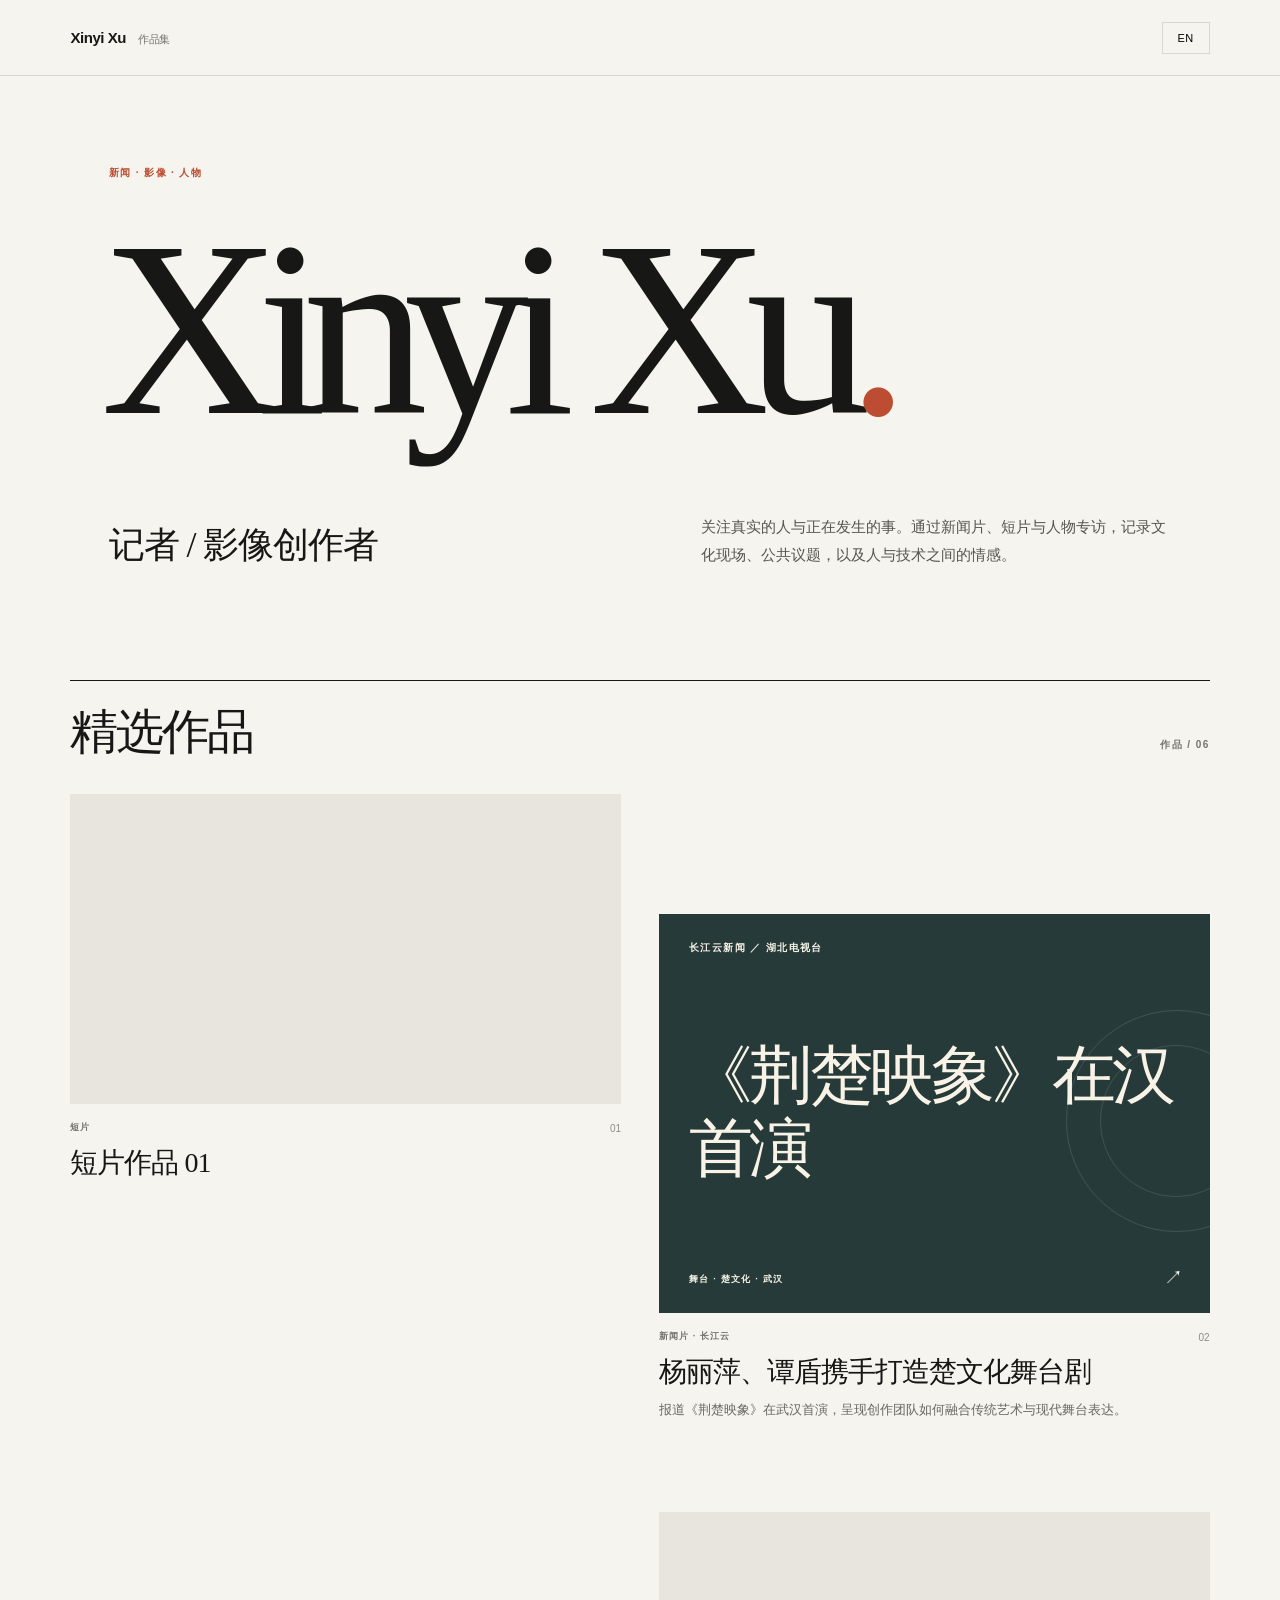
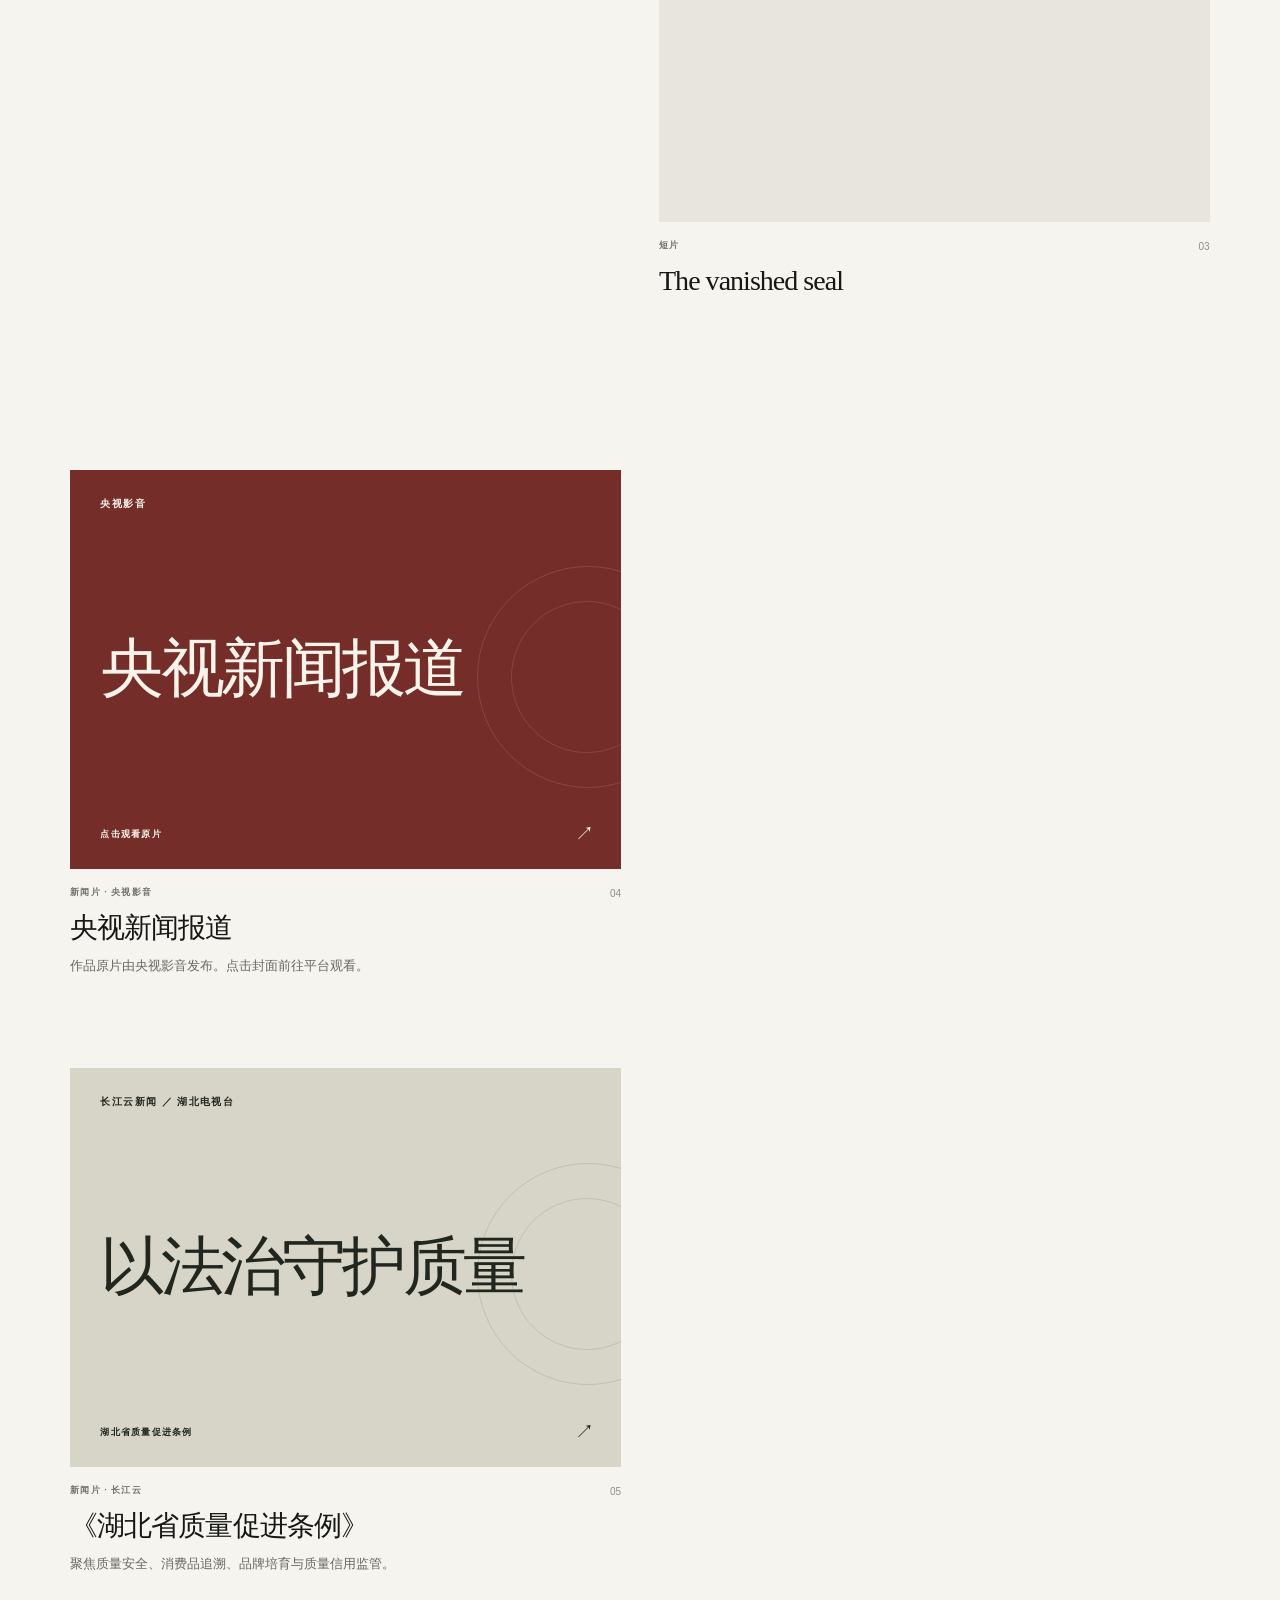
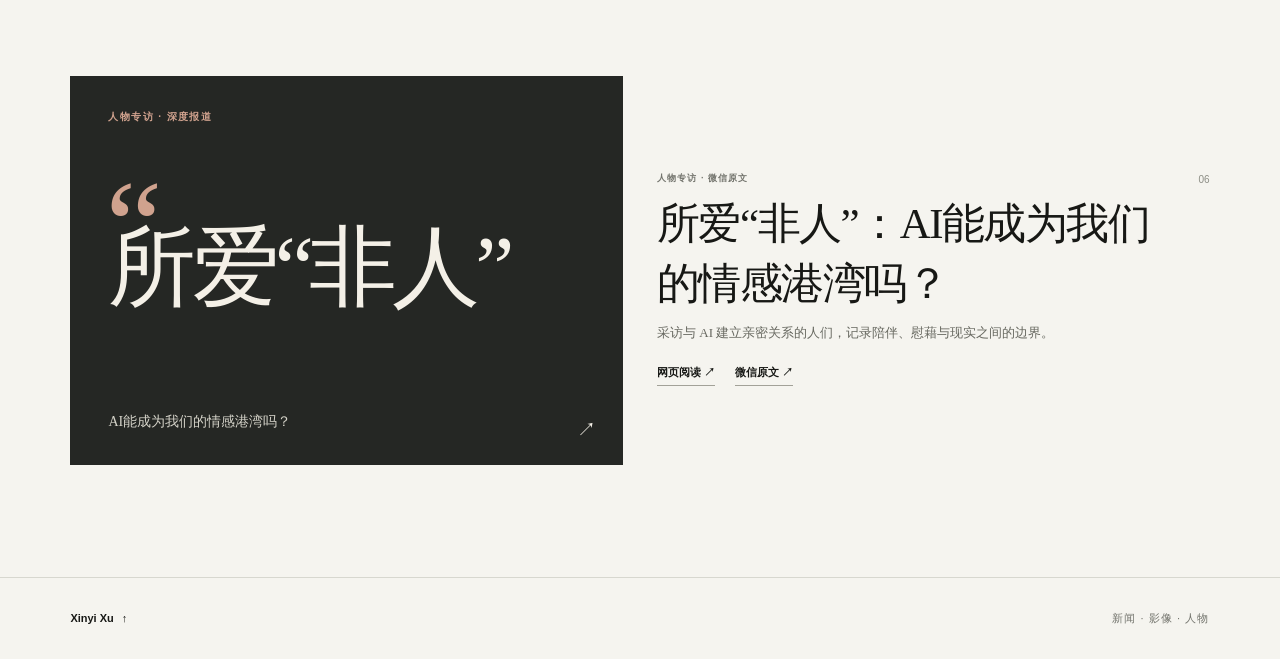
==== commit 0a8016c4: "Redesign portfolio around published work Co-authored-by: Copilot App <223556219+Copilot@users.norepl" ====
--- a/index.html
+++ b/index.html
@@ -1,159 +1,161 @@
-<!DOCTYPE html>
-<html lang="en">
+<!doctype html>
+<html lang="zh-CN">
 <head>
-  <meta charset="UTF-8">
-  <meta name="viewport" content="width=device-width, initial-scale=1.0">
-  <title>Xinyi Xu — Portfolio</title>
+  <meta charset="utf-8">
+  <meta name="viewport" content="width=device-width, initial-scale=1">
+  <meta name="description" content="徐莘宜的新闻、影像与人物专访作品集。">
+  <title>Xinyi Xu — 作品集</title>
   <link rel="stylesheet" href="style.css">
 </head>
 <body>
-  <section class="hero" id="top">
-    <h1>Xinyi Xu</h1>
-    <div class="subhead">Journalism &amp; Visual Storytelling</div>
-    <a class="scroll-hint" href="#work" aria-label="Scroll to selected work">
-      <span>Scroll</span>
-      <svg viewBox="0 0 24 24" aria-hidden="true">
-        <path d="M7 13l5 5 5-5"></path>
-        <path d="M7 6l5 5 5-5"></path>
-      </svg>
-    </a>
-  </section>
+  <header class="site-header">
+    <a class="wordmark" href="#top">Xinyi Xu<span data-zh="作品集" data-en="PORTFOLIO">作品集</span></a>
+    <button class="language-toggle" id="language-toggle" type="button" aria-label="Switch to English">EN</button>
+  </header>
 
-  <div class="index-bar">
-    <p>2 Films <span class="dot">·</span> 3 News Features <span class="dot">·</span> 1 Interview <span class="dot">·</span> 1 Broadcast</p>
-  </div>
+  <main id="top">
+    <section class="hero">
+      <p class="eyebrow" data-zh="新闻 · 影像 · 人物" data-en="JOURNALISM · FILM · PEOPLE">新闻 · 影像 · 人物</p>
+      <h1>Xinyi<br class="name-break"> Xu<span class="hero-period">.</span></h1>
+      <div class="hero-bottom">
+        <p class="hero-role" data-zh="记者 / 影像创作者" data-en="Journalist / Filmmaker">记者 / 影像创作者</p>
+        <p class="hero-intro" data-zh="关注真实的人与正在发生的事。通过新闻片、短片与人物专访，记录文化现场、公共议题，以及人与技术之间的情感。" data-en="Stories about real people and the world around them—told through news features, short films, and interviews on culture, public life, and our relationship with technology.">关注真实的人与正在发生的事。通过新闻片、短片与人物专访，记录文化现场、公共议题，以及人与技术之间的情感。</p>
+      </div>
+    </section>
 
-  <section class="portfolio" id="work">
-    <div class="portfolio-header">
-      <h2>Selected Work</h2>
-      <p>Short films · TV news features · Interviews · On-camera reporting</p>
-    </div>
+    <section class="work" id="work" aria-labelledby="work-title">
+      <div class="section-heading">
+        <h2 id="work-title" data-zh="精选作品" data-en="Selected work">精选作品</h2>
+        <span class="work-count" data-zh="作品 / 06" data-en="SELECTED / 06">作品 / 06</span>
+      </div>
 
-    <div class="grid">
-      <article class="card media-video">
-        <div class="card-media">
-          <iframe
-            class="video-embed"
-            src="https://player.bilibili.com/player.html?isOutside=true&amp;aid=117636419557580&amp;bvid=BV1Mksm6jEoD&amp;cid=43706944443&amp;p=1"
-            title="Echoes of the City"
-            scrolling="no"
-            border="0"
-            frameborder="no"
-            framespacing="0"
-            allowfullscreen="true">
-          </iframe>
-        </div>
-        <div class="card-content">
-          <div class="category">Short Film · 2025</div>
-          <h3>Echoes of the City</h3>
-          <p>A 6-minute observational documentary about night-shift workers and the quiet rhythm of urban life.</p>
-        </div>
-      </article>
+      <div class="work-grid">
+        <article class="work-card film-card">
+          <div class="media-frame">
+            <iframe
+              class="video-embed"
+              src="https://player.bilibili.com/player.html?isOutside=true&amp;aid=117636419557580&amp;bvid=BV1Mksm6jEoD&amp;cid=43706944443&amp;p=1"
+              title="短片作品 01 / Short Film 01"
+              loading="lazy"
+              allowfullscreen>
+            </iframe>
+          </div>
+          <div class="card-caption">
+            <div><p class="card-type" data-zh="短片" data-en="SHORT FILM">短片</p><h3 data-zh="短片作品 01" data-en="Short Film 01">短片作品 01</h3></div>
+            <span class="card-index">01</span>
+          </div>
+        </article>
 
-      <article class="card media-article">
-        <a href="https://m.hbtv.com.cn/p/4454920.html" class="card-media" aria-label="Read the Hubei TV story about Jingchu Impression" target="_blank" rel="noopener noreferrer">
-          <div class="article-preview">
-            <div class="pub">长江云新闻 · Hubei TV</div>
-            <h4>《荆楚映象》在汉首演 杨丽萍谭盾携手打造</h4>
-            <p>杨丽萍与谭盾携手，以舞台艺术呈现荆楚文化与屈原故事。</p>
-            <div class="divider"></div>
+        <article class="work-card news-card">
+          <a class="news-cover cover-theatre" href="https://m.hbtv.com.cn/p/4454920.html" target="_blank" rel="noopener noreferrer" aria-label="阅读《荆楚映象》在汉首演的新闻报道" data-aria-zh="阅读《荆楚映象》在汉首演的新闻报道" data-aria-en="Read the Hubei TV report on Jingchu Impression">
+            <span class="cover-source" data-zh="长江云新闻 ／ 湖北电视台" data-en="HUBEI TV · YANGTZE RIVER CLOUD">长江云新闻 ／ 湖北电视台</span>
+            <span class="cover-title" data-zh="《荆楚映象》在汉首演" data-en="Jingchu Impression premieres in Wuhan">《荆楚映象》在汉首演</span>
+            <span class="cover-foot" data-zh="舞台 · 楚文化 · 武汉" data-en="STAGE · CHU CULTURE · WUHAN">舞台 · 楚文化 · 武汉</span>
+            <span class="cover-arrow" aria-hidden="true">↗</span>
+          </a>
+          <div class="card-caption">
+            <div><p class="card-type" data-zh="新闻片 · 长江云" data-en="NEWS FEATURE · HUBEI TV">新闻片 · 长江云</p><h3 data-zh="杨丽萍、谭盾携手打造楚文化舞台剧" data-en="Yang Liping and Tan Dun bring Chu culture to the stage">杨丽萍、谭盾携手打造楚文化舞台剧</h3><p class="card-description" data-zh="报道《荆楚映象》在武汉首演，呈现创作团队如何融合传统艺术与现代舞台表达。" data-en="A report on the Wuhan premiere of Jingchu Impression and its meeting of traditional arts and contemporary stagecraft.">报道《荆楚映象》在武汉首演，呈现创作团队如何融合传统艺术与现代舞台表达。</p></div>
+            <span class="card-index">02</span>
           </div>
-        </a>
-        <div class="card-content">
-          <div class="category">TV News Feature · Hubei TV</div>
-          <h3>《荆楚映象》在汉首演</h3>
-          <p>Coverage of the Wuhan premiere of an original epic stage production inspired by Chu culture.</p>
-        </div>
-      </article>
+        </article>
 
-      <article class="card media-video">
-        <div class="card-media">
-          <iframe
-            class="video-embed"
-            src="https://player.bilibili.com/player.html?isOutside=true&amp;aid=117636637661789&amp;bvid=BV1Ltsm6dEib&amp;cid=43708318397&amp;p=1"
-            title="The vanished seal"
-            scrolling="no"
-            border="0"
-            frameborder="no"
-            framespacing="0"
-            allowfullscreen="true">
-          </iframe>
-        </div>
-        <div class="card-content">
-          <div class="category">Short Film</div>
-          <h3>The vanished seal</h3>
-        </div>
-      </article>
+        <article class="work-card film-card">
+          <div class="media-frame">
+            <iframe
+              class="video-embed"
+              src="https://player.bilibili.com/player.html?isOutside=true&amp;aid=117636637661789&amp;bvid=BV1Ltsm6dEib&amp;cid=43708318397&amp;p=1"
+              title="The vanished seal"
+              loading="lazy"
+              allowfullscreen>
+            </iframe>
+          </div>
+          <div class="card-caption">
+            <div><p class="card-type" data-zh="短片" data-en="SHORT FILM">短片</p><h3>The vanished seal</h3></div>
+            <span class="card-index">03</span>
+          </div>
+        </article>
 
-      <article class="card media-article">
-        <a href="https://app.cctv.com/special/m/livevod/index.html?guid=72308f238ed14e3999542541bc77b66d&amp;vtype=2" class="card-media" aria-label="Watch Xinyi Xu's news report on CCTV Video" target="_blank" rel="noopener noreferrer">
-          <div class="article-preview">
-            <div class="pub">CCTV Video · 央视影音</div>
-            <h4>CCTV News Report</h4>
-            <p>Watch the published news video on the official CCTV Video page.</p>
-            <div class="divider"></div>
+        <article class="work-card news-card">
+          <a class="news-cover cover-cctv" href="https://app.cctv.com/special/m/livevod/index.html?guid=72308f238ed14e3999542541bc77b66d&amp;vtype=2" target="_blank" rel="noopener noreferrer" aria-label="在央视影音观看新闻片" data-aria-zh="在央视影音观看新闻片" data-aria-en="Watch the news feature on CCTV Video">
+            <span class="cover-source" data-zh="央视影音" data-en="CCTV VIDEO">央视影音</span>
+            <span class="cover-title" data-zh="央视新闻报道" data-en="CCTV News Feature">央视新闻报道</span>
+            <span class="cover-foot" data-zh="点击观看原片" data-en="WATCH THE ORIGINAL REPORT">点击观看原片</span>
+            <span class="cover-arrow" aria-hidden="true">↗</span>
+          </a>
+          <div class="card-caption">
+            <div><p class="card-type" data-zh="新闻片 · 央视影音" data-en="NEWS FEATURE · CCTV VIDEO">新闻片 · 央视影音</p><h3 data-zh="央视新闻报道" data-en="CCTV News Feature">央视新闻报道</h3><p class="card-description" data-zh="作品原片由央视影音发布。点击封面前往平台观看。" data-en="The original report is published on CCTV Video. Follow the link to watch it on the platform.">作品原片由央视影音发布。点击封面前往平台观看。</p></div>
+            <span class="card-index">04</span>
           </div>
-        </a>
-        <div class="card-content">
-          <div class="category">TV News Feature · CCTV</div>
-          <h3>News Report</h3>
-          <p>Watch the original report on CCTV Video.</p>
-        </div>
-      </article>
+        </article>
 
-      <article class="card media-interview">
-        <a href="article.html" class="card-media" aria-label="Read the full feature on AI and human connection">
-          <div class="interview-preview">
-            <div class="quote-icon">“</div>
-            <h4>所爱“非人”</h4>
-            <p>AI能成为我们的情感港湾吗？</p>
+        <article class="work-card news-card">
+          <a class="news-cover cover-quality" href="https://m.hbtv.com.cn/p/4458032.html" target="_blank" rel="noopener noreferrer" aria-label="阅读《湖北省质量促进条例》新闻报道" data-aria-zh="阅读《湖北省质量促进条例》新闻报道" data-aria-en="Read the Hubei TV report on the quality regulation">
+            <span class="cover-source" data-zh="长江云新闻 ／ 湖北电视台" data-en="HUBEI TV · YANGTZE RIVER CLOUD">长江云新闻 ／ 湖北电视台</span>
+            <span class="cover-title" data-zh="以法治守护质量" data-en="Quality, protected by law">以法治守护质量</span>
+            <span class="cover-foot" data-zh="湖北省质量促进条例" data-en="HUBEI QUALITY PROMOTION REGULATION">湖北省质量促进条例</span>
+            <span class="cover-arrow" aria-hidden="true">↗</span>
+          </a>
+          <div class="card-caption">
+            <div><p class="card-type" data-zh="新闻片 · 长江云" data-en="NEWS FEATURE · HUBEI TV">新闻片 · 长江云</p><h3 data-zh="《湖北省质量促进条例》" data-en="Hubei Quality Promotion Regulation">《湖北省质量促进条例》</h3><p class="card-description" data-zh="聚焦质量安全、消费品追溯、品牌培育与质量信用监管。" data-en="Coverage of product safety, traceability, brand development, and quality-credit oversight.">聚焦质量安全、消费品追溯、品牌培育与质量信用监管。</p></div>
+            <span class="card-index">05</span>
           </div>
-        </a>
-        <div class="card-content">
-          <div class="category">Profile · Interview · WeChat</div>
-          <h3>所爱“非人”：AI能成为我们的情感港湾吗？</h3>
-          <p>走近与 AI 建立亲密关系的人们，记录陪伴、慰藉与现实之间的边界。</p>
-          <div class="card-actions">
-            <a href="article.html">网页阅读全文 <span aria-hidden="true">↗</span></a>
-            <a href="https://mp.weixin.qq.com/s/FnAqZMarXb0IJK3CrTPp8g" target="_blank" rel="noopener noreferrer">微信原文 <span aria-hidden="true">↗</span></a>
+        </article>
+
+        <article class="work-card interview-card">
+          <a class="interview-cover" href="article.html" aria-label="阅读人物专访《所爱非人》" data-aria-zh="阅读人物专访《所爱非人》" data-aria-en="Read the profile feature Loving the Nonhuman">
+            <span class="cover-source" data-zh="人物专访 · 深度报道" data-en="PROFILE · LONG-FORM FEATURE">人物专访 · 深度报道</span>
+            <span class="interview-quote">“</span>
+            <span class="cover-title" data-zh="所爱“非人”" data-en="Loving the Nonhuman">所爱“非人”</span>
+            <span class="interview-subtitle" data-zh="AI能成为我们的情感港湾吗？" data-en="Can AI become an emotional harbor?">AI能成为我们的情感港湾吗？</span>
+            <span class="cover-arrow" aria-hidden="true">↗</span>
+          </a>
+          <div class="card-caption">
+            <div><p class="card-type" data-zh="人物专访 · 微信原文" data-en="PROFILE · WECHAT ORIGINAL">人物专访 · 微信原文</p><h3 data-zh="所爱“非人”：AI能成为我们的情感港湾吗？" data-en="Loving the Nonhuman: Can AI Become an Emotional Harbor?">所爱“非人”：AI能成为我们的情感港湾吗？</h3><p class="card-description" data-zh="采访与 AI 建立亲密关系的人们，记录陪伴、慰藉与现实之间的边界。" data-en="Conversations with people who form close bonds with AI, exploring companionship, comfort, and the limits of these relationships.">采访与 AI 建立亲密关系的人们，记录陪伴、慰藉与现实之间的边界。</p><div class="card-actions"><a href="article.html" data-zh="网页阅读 ↗" data-en="READ ONLINE ↗">网页阅读 ↗</a><a href="https://mp.weixin.qq.com/s/FnAqZMarXb0IJK3CrTPp8g" target="_blank" rel="noopener noreferrer" data-zh="微信原文 ↗" data-en="WECHAT ORIGINAL ↗">微信原文 ↗</a></div></div>
+            <span class="card-index">06</span>
           </div>
-        </div>
-      </article>
+        </article>
+      </div>
+    </section>
+  </main>
 
-      <article class="card media-article">
-        <a href="https://m.hbtv.com.cn/p/4458032.html" class="card-media" aria-label="Read the Hubei TV story about the Hubei Quality Promotion Regulation" target="_blank" rel="noopener noreferrer">
-          <div class="article-preview">
-            <div class="pub">长江云新闻 · Hubei TV</div>
-            <h4>《湖北省质量促进条例》用法治力量守护质量安全</h4>
-            <p>湖北通过质量促进条例，完善质量安全、品牌培育与信用监管制度。</p>
-            <div class="divider"></div>
-          </div>
-        </a>
-        <div class="card-content">
-          <div class="category">TV News Feature · Hubei TV</div>
-          <h3>《湖北省质量促进条例》</h3>
-          <p>A report on Hubei's new legislation for quality standards, consumer protection, and brand development.</p>
-        </div>
-      </article>
+  <footer class="site-footer">
+    <a href="#top">Xinyi Xu <span>↑</span></a>
+    <p data-zh="新闻 · 影像 · 人物" data-en="JOURNALISM · FILM · PEOPLE">新闻 · 影像 · 人物</p>
+  </footer>
 
-      <article class="card media-broadcast">
-        <a href="#" class="card-media" aria-label="Watch Protest Coverage Live">
-          <div class="broadcast-preview">
-            <div class="mic-icon">🎤</div>
-            <span>News Package</span>
-          </div>
-        </a>
-        <div class="card-content">
-          <div class="category">On-Camera · Reporting</div>
-          <h3>Protest Coverage Live</h3>
-          <p>A 2-minute news package covering the climate march, shot and presented on location.</p>
-        </div>
-      </article>
-    </div>
-  </section>
+  <script>
+    (function () {
+      var button = document.getElementById("language-toggle");
+      var translations = document.querySelectorAll("[data-zh][data-en]");
+      var accessibleNames = document.querySelectorAll("[data-aria-zh][data-aria-en]");
+      var description = document.querySelector('meta[name="description"]');
+      var language = localStorage.getItem("portfolio-language") || "zh";
 
-  <footer>
-    <p>© 2025 Xinyi Xu · Portfolio</p>
-  </footer>
+      function renderLanguage() {
+        var english = language === "en";
+        document.documentElement.lang = english ? "en" : "zh-CN";
+        document.title = english ? "Xinyi Xu — Portfolio" : "Xinyi Xu — 作品集";
+        description.content = english
+          ? "Selected short films, television news features, and a long-form interview by journalist and filmmaker Xinyi Xu."
+          : "徐莘宜的新闻、影像与人物专访作品集。";
+        translations.forEach(function (element) {
+          element.textContent = element.getAttribute(english ? "data-en" : "data-zh");
+        });
+        accessibleNames.forEach(function (element) {
+          element.setAttribute("aria-label", element.getAttribute(english ? "data-aria-en" : "data-aria-zh"));
+        });
+        button.textContent = english ? "中文" : "EN";
+        button.setAttribute("aria-label", english ? "切换到中文" : "Switch to English");
+      }
+
+      button.addEventListener("click", function () {
+        language = language === "zh" ? "en" : "zh";
+        localStorage.setItem("portfolio-language", language);
+        renderLanguage();
+      });
+
+      renderLanguage();
+    }());
+  </script>
 </body>
 </html>
--- a/style.css
+++ b/style.css
@@ -1,8 +1,12 @@
 :root {
-  --ink: #171717;
-  --paper: #f4f1e8;
-  --muted: #706f69;
-  --line: #d7d3c7;
+  color-scheme: light;
+  --paper: #f5f4ef;
+  --ink: #171815;
+  --muted: #73746d;
+  --line: #d7d7cf;
+  --accent: #bd4d32;
+  --serif: Georgia, "Noto Serif SC", "Songti SC", serif;
+  --sans: "DM Sans", Arial, "PingFang SC", "Microsoft YaHei", sans-serif;
 }
 
 * { box-sizing: border-box; }
@@ -13,478 +17,477 @@
   margin: 0;
   color: var(--ink);
   background: var(--paper);
-  font-family: Arial, Helvetica, sans-serif;
+  font-family: var(--sans);
   -webkit-font-smoothing: antialiased;
 }
 
 a { color: inherit; text-decoration: none; }
+button { font: inherit; }
+
+.site-header {
+  height: 76px;
+  max-width: 1440px;
+  margin: 0 auto;
+  padding: 0 5.5%;
+  display: flex;
+  align-items: center;
+  justify-content: space-between;
+  border-bottom: 1px solid var(--line);
+}
+
+.wordmark {
+  display: inline-flex;
+  gap: 12px;
+  align-items: baseline;
+  font-size: 15px;
+  font-weight: 600;
+  letter-spacing: -.03em;
+}
+
+.wordmark span {
+  color: var(--muted);
+  font-size: 11px;
+  font-weight: 400;
+}
+
+.language-toggle {
+  min-width: 48px;
+  height: 32px;
+  padding: 0 10px;
+  border: 1px solid var(--line);
+  background: transparent;
+  cursor: pointer;
+  font-size: 11px;
+  letter-spacing: .05em;
+  transition: color 160ms ease, background 160ms ease, border-color 160ms ease;
+}
+
+.language-toggle:hover {
+  color: var(--paper);
+  background: var(--ink);
+  border-color: var(--ink);
+}
 
 .hero {
-  min-height: 64vh;
+  max-width: 1440px;
+  min-height: 570px;
+  margin: 0 auto;
+  padding: 90px 8.5% 76px;
   display: flex;
   flex-direction: column;
-  align-items: center;
-  justify-content: center;
-  position: relative;
-  text-align: center;
-  padding: 80px 24px 120px;
+  justify-content: space-between;
+}
+
+.eyebrow,
+.card-type,
+.work-count,
+.cover-source,
+.cover-foot {
+  font-size: 10px;
+  font-weight: 600;
+  letter-spacing: .14em;
+  text-transform: uppercase;
+}
+
+.hero .eyebrow {
+  margin: 0 0 30px;
+  color: var(--accent);
 }
 
 .hero h1 {
+  margin: 0 0 64px -8px;
+  font-family: var(--serif);
+  font-size: clamp(110px, 19.5vw, 260px);
+  font-weight: 400;
+  letter-spacing: -.095em;
+  line-height: .72;
+}
+
+.name-break { display: none; }
+.hero-period { color: var(--accent); }
+
+.hero-bottom {
+  display: grid;
+  grid-template-columns: 1fr minmax(280px, 470px);
+  gap: 40px;
+  align-items: end;
+}
+
+.hero-role {
   margin: 0;
-  font-family: Georgia, "Times New Roman", serif;
-  font-size: clamp(68px, 10vw, 138px);
+  font-family: var(--serif);
+  font-size: clamp(22px, 3vw, 36px);
+  letter-spacing: -.03em;
+}
+
+.hero-intro {
+  max-width: 470px;
+  margin: 0;
+  color: #55564f;
+  font-family: var(--serif);
+  font-size: 15px;
+  line-height: 1.9;
+}
+
+.work {
+  max-width: 1440px;
+  margin: 0 auto;
+  padding: 34px 5.5% 112px;
+}
+
+.section-heading {
+  display: flex;
+  align-items: baseline;
+  justify-content: space-between;
+  padding: 19px 0 30px;
+  border-top: 1px solid var(--ink);
+}
+
+.section-heading h2 {
+  margin: 0;
+  font-family: var(--serif);
+  font-size: clamp(30px, 4vw, 48px);
   font-weight: 400;
-  letter-spacing: -0.055em;
-  line-height: 0.9;
-}
-
-.subhead {
-  margin-top: 28px;
-  color: var(--muted);
-  font-family: Georgia, "Times New Roman", serif;
-  font-size: clamp(18px, 2vw, 27px);
-  font-style: italic;
-}
-
-.scroll-hint {
-  position: absolute;
-  bottom: 38px;
-  display: flex;
-  flex-direction: column;
-  align-items: center;
-  gap: 7px;
-  color: var(--muted);
-  font-size: 10px;
-  letter-spacing: 0.18em;
-  text-transform: uppercase;
-}
-
-.scroll-hint svg {
-  width: 22px;
-  height: 22px;
-  fill: none;
-  stroke: currentColor;
-  stroke-width: 1;
-  transition: transform 180ms ease;
-}
-
-.scroll-hint:hover svg { transform: translateY(4px); }
-
-.index-bar {
-  height: 92px;
-  display: grid;
-  place-items: center;
-  border-top: 1px solid var(--line);
-  border-bottom: 1px solid var(--line);
-}
-
-.index-bar p {
-  margin: 0;
-  font-family: Georgia, "Times New Roman", serif;
-  font-size: 15px;
-}
-
-.dot { margin: 0 12px; color: #aaa79d; }
-
-.portfolio {
-  max-width: 1180px;
-  margin: 0 auto;
-  padding: 92px 32px 120px;
-}
-
-.portfolio-header {
-  display: flex;
-  align-items: flex-end;
-  justify-content: space-between;
-  margin-bottom: 52px;
-}
-
-.portfolio-header h2 {
-  margin: 0;
-  font-family: Georgia, "Times New Roman", serif;
-  font-size: clamp(42px, 5vw, 64px);
-  font-weight: 400;
-  letter-spacing: -0.04em;
-}
-
-.portfolio-header p {
-  margin: 0 0 8px;
-  color: var(--muted);
-  font-size: 12px;
-}
-
-.grid {
+  letter-spacing: -.05em;
+}
+
+.work-count { color: var(--muted); }
+
+.work-grid {
   display: grid;
   grid-template-columns: repeat(2, minmax(0, 1fr));
-  gap: 68px 32px;
+  column-gap: 28px;
+  row-gap: 74px;
   align-items: start;
 }
 
-.card { min-width: 0; }
-.card-media { display: block; }
-
-.card-media > div {
-  transition: transform 500ms cubic-bezier(.2,.7,.2,1), filter 300ms ease;
-}
-.card a:hover > div { transform: translateY(-4px); filter: brightness(0.96); }
-
-.media-video .card-media,
-.media-broadcast .card-media { aspect-ratio: 4 / 3; }
-
-.video-preview,
-.broadcast-preview,
-.article-preview,
-.interview-preview,
-.video-embed {
-  width: 100%;
-  height: 100%;
+.work-card { min-width: 0; }
+.media-frame { aspect-ratio: 16 / 9; background: #e7e5dd; }
+.video-embed { display: block; width: 100%; height: 100%; border: 0; }
+
+.news-cover,
+.interview-cover {
+  position: relative;
+  display: flex;
+  min-height: 0;
+  aspect-ratio: 1.38 / 1;
+  flex-direction: column;
+  justify-content: space-between;
   overflow: hidden;
-}
-
-.video-embed {
-  display: block;
-  border: 0;
-}
-
-.video-preview {
-  display: grid;
-  place-items: center;
+  padding: 27px 30px;
+  transition: filter 240ms ease;
+}
+
+.news-cover:hover,
+.interview-cover:hover { filter: brightness(.94); }
+
+.cover-theatre { color: #f8f2e7; background: #263b39; }
+.cover-cctv { color: #f9f3ea; background: #742d28; }
+.cover-quality { color: #21261f; background: #d7d5c7; }
+
+.cover-source { position: relative; z-index: 1; }
+.cover-source span { opacity: .63; }
+
+.cover-title {
   position: relative;
-  color: white;
-  background:
-    linear-gradient(rgba(20, 24, 23, 0.16), rgba(20, 24, 23, 0.48)),
-    url("assets/poster-film1.jpg") center / cover;
-}
-
-.media-video:nth-of-type(3) .video-preview {
-  background:
-    linear-gradient(rgba(20, 24, 23, 0.12), rgba(20, 24, 23, 0.42)),
-    url("assets/poster-film2.jpg") center / cover;
-}
-
-.video-preview svg {
-  width: 58px;
-  height: 58px;
-  fill: white;
-  border: 1px solid rgba(255,255,255,.8);
+  z-index: 1;
+  font-family: var(--serif);
+  font-size: clamp(32px, 5vw, 66px);
+  letter-spacing: -.055em;
+  line-height: 1.14;
+}
+
+.cover-foot {
+  position: relative;
+  z-index: 1;
+  max-width: calc(100% - 35px);
+  font-size: 9px;
+  line-height: 1.6;
+}
+
+.cover-arrow {
+  position: absolute;
+  right: 27px;
+  bottom: 22px;
+  font-size: 19px;
+  transition: transform 180ms ease;
+}
+
+.news-cover:hover .cover-arrow,
+.interview-cover:hover .cover-arrow { transform: translate(3px, -3px); }
+
+.cover-theatre::after,
+.cover-cctv::after,
+.cover-quality::after {
+  content: "";
+  position: absolute;
+  width: 220px;
+  height: 220px;
+  right: -78px;
+  top: 24%;
+  border: 1px solid currentColor;
   border-radius: 50%;
-  padding: 17px 16px 17px 18px;
-  filter: drop-shadow(0 3px 10px rgba(0,0,0,.2));
-}
-
-.video-preview span,
-.broadcast-preview span {
+  opacity: .13;
+}
+
+.cover-theatre::before,
+.cover-cctv::before,
+.cover-quality::before {
+  content: "";
   position: absolute;
-  left: 18px;
-  bottom: 16px;
+  width: 150px;
+  height: 150px;
+  right: -42px;
+  top: calc(24% + 35px);
+  border: 1px solid currentColor;
+  border-radius: 50%;
+  opacity: .12;
+}
+
+.card-caption {
+  display: flex;
+  justify-content: space-between;
+  gap: 18px;
+  padding-top: 17px;
+}
+
+.card-type {
+  margin: 0 0 9px;
+  color: var(--muted);
+  font-size: 9px;
+  letter-spacing: .12em;
+}
+
+.card-caption h3 {
+  max-width: 540px;
+  margin: 0;
+  font-family: var(--serif);
+  font-size: clamp(21px, 2.2vw, 28px);
+  font-weight: 400;
+  letter-spacing: -.035em;
+  line-height: 1.4;
+}
+
+.card-description {
+  max-width: 520px;
+  margin: 8px 0 0;
+  color: #676860;
+  font-family: var(--serif);
+  font-size: 13px;
+  line-height: 1.75;
+}
+
+.card-index {
+  flex: 0 0 auto;
+  padding-top: 2px;
+  color: #8d8e86;
   font-size: 10px;
-  letter-spacing: .16em;
-  text-transform: uppercase;
-}
-
-.article-preview {
-  height: 270px;
-  padding: 34px 38px 24px;
-  background: #fff;
-  border: 1px solid #dcd8cd;
-  position: relative;
-}
-
-.article-preview .pub {
-  padding-bottom: 16px;
-  border-bottom: 1px solid #d5d1c5;
-  font-family: Georgia, "Times New Roman", serif;
-  font-size: 13px;
-  font-weight: bold;
-  text-align: center;
-  text-transform: uppercase;
-  letter-spacing: .08em;
-}
-
-.article-preview h4 {
-  max-width: 390px;
-  margin: 20px auto 10px;
-  font-family: Georgia, "Times New Roman", serif;
-  font-size: clamp(19px, 2vw, 27px);
-  line-height: 1.12;
-  text-align: center;
-}
-
-.article-preview p {
-  max-width: 330px;
-  margin: 10px auto 0;
-  color: #77746c;
-  font-family: Georgia, "Times New Roman", serif;
-  font-size: 11px;
-  line-height: 1.5;
-  text-align: center;
-}
-
-.article-preview .divider {
-  width: 40px;
-  height: 2px;
-  margin: 16px auto 0;
-  background: #b6a98d;
-}
-
-.media-interview {
+  font-variant-numeric: tabular-nums;
+}
+
+.interview-card {
   grid-column: 1 / -1;
   display: grid;
-  grid-template-columns: 1.3fr .7fr;
-  gap: 32px;
+  grid-template-columns: 1fr 1fr;
+  gap: 34px;
   align-items: center;
-}
-
-.media-interview .card-media { height: 420px; }
-
-.interview-preview {
-  display: flex;
-  flex-direction: column;
-  justify-content: center;
+  margin-top: 10px;
+}
+
+.interview-cover {
+  aspect-ratio: 1.42 / 1;
+  padding: 34px 38px;
+  color: #f4f0e7;
+  background: #252724;
+}
+
+.interview-cover .cover-source { color: #d0a28e; }
+.interview-quote {
+  position: absolute;
+  top: 22%;
+  left: 35px;
+  color: #d0a28e;
+  font-family: var(--serif);
+  font-size: clamp(70px, 10vw, 130px);
+  line-height: 1;
+}
+
+.interview-cover .cover-title {
+  max-width: 90%;
+  font-size: clamp(42px, 7vw, 88px);
+  line-height: 1.05;
+}
+
+.interview-subtitle {
+  position: relative;
+  z-index: 1;
+  color: #d5d3c9;
+  font-family: var(--serif);
+  font-size: 14px;
+}
+
+.interview-card .card-caption { align-items: flex-start; }
+.interview-card .card-caption > div { max-width: 580px; }
+.interview-card .card-caption h3 { font-size: clamp(27px, 4vw, 43px); }
+
+.card-actions {
+  display: flex;
+  flex-wrap: wrap;
+  gap: 20px;
+  margin-top: 20px;
+}
+
+.card-actions a {
+  padding-bottom: 5px;
+  border-bottom: 1px solid #a2a198;
+  font-size: 11px;
+  font-weight: 600;
+}
+
+.card-actions a:hover { border-color: var(--accent); color: var(--accent); }
+
+.site-footer {
+  min-height: 82px;
+  max-width: 1440px;
+  margin: 0 auto;
+  padding: 20px 5.5%;
+  display: flex;
+  justify-content: space-between;
   align-items: center;
-  height: 100%;
-  padding: 50px;
-  color: #f4f1e8;
-  background:
-    linear-gradient(rgba(22, 28, 25, .45), rgba(22, 28, 25, .58)),
-    url("assets/portrait.jpg") center 32% / cover;
-  text-align: center;
-}
-
-.quote-icon {
-  height: 65px;
-  font-family: Georgia, serif;
-  font-size: 80px;
-  line-height: 1;
-  opacity: .8;
-}
-
-.interview-preview h4 {
-  margin: 12px 0;
-  font-family: Georgia, "Times New Roman", serif;
-  font-size: clamp(34px, 4vw, 52px);
-  font-weight: 400;
-}
-
-.interview-preview p {
-  max-width: 390px;
-  margin: 0;
-  font-family: Georgia, "Times New Roman", serif;
-  font-size: 15px;
-  line-height: 1.6;
-}
-
-.media-broadcast .card-media { height: 360px; }
-
-.broadcast-preview {
-  display: grid;
-  place-items: center;
-  position: relative;
-  color: white;
-  background:
-    linear-gradient(rgba(39, 42, 37, .18), rgba(39, 42, 37, .5)),
-    url("assets/poster-broadcast.jpg") center / cover;
-}
-
-.mic-icon {
-  width: 82px;
-  height: 82px;
-  display: grid;
-  place-items: center;
-  border: 1px solid rgba(255,255,255,.8);
-  border-radius: 50%;
-  background: rgba(20,20,20,.18);
-  font-size: 30px;
-  backdrop-filter: blur(4px);
-}
-
-.card-content { padding-top: 17px; }
-
-.category {
-  margin-bottom: 8px;
-  color: #77766f;
-  font-size: 10px;
-  letter-spacing: .14em;
-  text-transform: uppercase;
-}
-
-.card-content h3 {
-  margin: 0;
-  font-family: Georgia, "Times New Roman", serif;
-  font-size: 27px;
-  font-weight: 400;
-}
-
-.card-content p {
-  max-width: 520px;
-  margin: 8px 0 0;
-  color: #66665f;
-  font-family: Georgia, "Times New Roman", serif;
-  font-size: 14px;
-  line-height: 1.55;
-}
-
-.media-interview .card-content { padding: 0; }
-
-.card-actions {
-  display: flex;
-  flex-wrap: wrap;
-  gap: 18px;
-  margin-top: 16px;
-}
-
-.card-actions a {
-  padding-bottom: 4px;
-  border-bottom: 1px solid #aaa79d;
-  font-size: 12px;
-  font-weight: 600;
-}
-
-.card-actions a:hover { border-color: var(--ink); }
-.card-actions span { padding-left: 3px; }
-
-footer {
-  min-height: 180px;
-  display: grid;
-  place-items: end center;
-  padding: 40px 24px;
-  color: #77766f;
   border-top: 1px solid var(--line);
-  font-family: Georgia, "Times New Roman", serif;
-  font-size: 12px;
-}
-
-.article-page { background: #f7f5ef; }
+  color: var(--muted);
+  font-size: 11px;
+}
+
+.site-footer a { color: var(--ink); font-weight: 600; }
+.site-footer a span { padding-left: 5px; }
+.site-footer p { margin: 0; letter-spacing: .1em; }
+
+/* Long-form article */
+.article-page { background: #f7f6f1; }
 
 .article-nav {
-  max-width: 1080px;
-  margin: 0 auto;
-  padding: 28px 32px;
-}
-
-.article-nav a {
-  color: #67665f;
-  font-size: 12px;
-  letter-spacing: .08em;
-}
-
-.article-nav a:hover { color: var(--ink); }
+  max-width: 1160px;
+  height: 76px;
+  margin: 0 auto;
+  padding: 0 5.5%;
+  display: flex;
+  align-items: center;
+  justify-content: space-between;
+  border-bottom: 1px solid var(--line);
+}
+
+.article-nav a { font-size: 13px; }
+.article-nav a:hover { color: var(--accent); }
 
 .article-shell {
-  max-width: 820px;
-  margin: 0 auto;
-  padding: 54px 32px 100px;
+  max-width: 800px;
+  margin: 0 auto;
+  padding: 72px 32px 88px;
 }
 
 .article-kicker {
   margin: 0 0 20px;
-  color: #897a5d;
-  font-size: 11px;
+  color: var(--accent);
+  font-size: 10px;
   font-weight: 600;
-  letter-spacing: .18em;
+  letter-spacing: .16em;
 }
 
 .article-shell h1 {
   margin: 0;
-  font-family: Georgia, "Noto Serif SC", "Songti SC", serif;
-  font-size: clamp(36px, 6vw, 58px);
-  font-weight: 500;
-  letter-spacing: -.035em;
-  line-height: 1.3;
+  font-family: var(--serif);
+  font-size: clamp(38px, 6vw, 66px);
+  font-weight: 400;
+  letter-spacing: -.055em;
+  line-height: 1.22;
 }
 
 .article-deck {
-  margin: 24px 0;
-  color: #5f5e58;
-  font-family: Georgia, "Noto Serif SC", "Songti SC", serif;
+  margin: 23px 0;
+  color: #5f6059;
+  font-family: var(--serif);
   font-size: 17px;
-  line-height: 1.9;
+  line-height: 1.85;
 }
 
 .article-byline {
-  padding: 17px 0 24px;
+  padding: 16px 0 22px;
   border-bottom: 1px solid var(--line);
-  color: #77766f;
+  color: var(--muted);
   font-size: 12px;
   line-height: 1.9;
 }
 
+.article-byline span { display: block; }
+
 .article-options {
   display: flex;
   flex-wrap: wrap;
-  align-items: center;
-  gap: 12px;
-  margin: 24px 0 14px;
+  gap: 10px;
+  margin: 22px 0 13px;
 }
 
 .article-options a {
+  min-height: 40px;
+  padding: 0 14px;
   display: inline-flex;
   align-items: center;
-  min-height: 42px;
-  padding: 0 16px;
-  border: 1px solid #aaa79d;
-  font-size: 12px;
-  transition: background 160ms ease, color 160ms ease, border-color 160ms ease;
-}
-
-.article-options a:first-child,
-.article-options a:hover {
-  color: #fff;
-  background: #292a27;
-  border-color: #292a27;
-}
-
-.article-options a:first-child:hover {
-  color: var(--ink);
-  background: transparent;
+  border: 1px solid #c8c8bf;
+  font-size: 11px;
+  transition: color 150ms ease, background 150ms ease, border-color 150ms ease;
+}
+
+.article-options a:hover,
+.article-options a:first-child {
+  color: var(--paper);
+  background: var(--ink);
+  border-color: var(--ink);
 }
 
 .wechat-note {
-  margin: 0 0 46px;
-  color: #77766f;
-  font-size: 12px;
+  margin: 0 0 44px;
+  color: var(--muted);
+  font-size: 11px;
   line-height: 1.8;
 }
 
 .article-body {
-  color: #292a27;
-  font-family: Georgia, "Noto Serif SC", "Songti SC", serif;
+  color: #282924;
+  font-family: var(--serif);
   font-size: 16px;
   line-height: 2.05;
 }
 
 .article-body h2 {
-  margin: 58px 0 22px;
-  padding-left: 16px;
-  border-left: 2px solid #9a7957;
+  margin: 55px 0 22px;
+  padding-left: 15px;
+  border-left: 2px solid var(--accent);
   font-size: clamp(23px, 4vw, 30px);
   font-weight: 500;
   line-height: 1.55;
 }
 
-.article-body p { margin: 0 0 20px; }
+.article-body p { margin: 0 0 19px; }
+
 .article-body .editor-label {
   margin-bottom: 8px;
-  color: #897a5d;
-  font-family: Arial, Helvetica, sans-serif;
+  color: #85857c;
+  font-family: var(--sans);
+  font-size: 11px;
+  font-weight: 600;
+  letter-spacing: .1em;
+}
+
+.article-body .byline {
+  margin-bottom: 5px;
+  color: var(--muted);
+  font-family: var(--sans);
   font-size: 12px;
-  font-weight: 600;
-  letter-spacing: .12em;
-}
-
-.article-body .byline {
-  margin: 0 0 5px;
-  color: #77766f;
-  font-family: Arial, Helvetica, sans-serif;
-  font-size: 13px;
   line-height: 1.8;
 }
 
-.article-body figure {
-  margin: 30px 0;
-  text-align: center;
-}
+.article-body figure { margin: 30px 0; text-align: center; }
 
 .article-body figure img {
   width: auto;
@@ -496,56 +499,95 @@
 
 .article-body figcaption {
   margin-top: 9px;
-  color: #828078;
-  font-family: Arial, Helvetica, sans-serif;
-  font-size: 12px;
+  color: #83837b;
+  font-family: var(--sans);
+  font-size: 11px;
   line-height: 1.6;
 }
 
 .article-end {
-  margin-top: 60px;
-  padding-top: 24px;
+  margin-top: 55px;
+  padding-top: 20px;
   border-top: 1px solid var(--line);
-  color: #77766f;
-  font-size: 12px;
+  color: var(--muted);
+  font-size: 11px;
   line-height: 1.8;
 }
 
-.article-page .article-end {
-  display: block;
-  min-height: 0;
-  padding: 24px 0 0;
-  background: none;
-}
-
-.article-end a {
-  color: var(--ink);
-  text-decoration: underline;
-  text-underline-offset: 3px;
+.article-end a { color: var(--ink); text-decoration: underline; text-underline-offset: 3px; }
+.article-end p { margin: 0 0 12px; }
+
+.article-summary-en {
+  margin-top: 42px;
+  padding: 30px;
+  border: 1px solid var(--line);
+  font-family: var(--sans);
+}
+
+.article-summary-en h2 {
+  margin: 0 0 18px;
+  font-family: var(--serif);
+  font-size: 25px;
+  font-weight: 400;
+}
+
+.article-summary-en h3 {
+  margin: 24px 0 8px;
+  font-family: var(--serif);
+  font-size: 18px;
+  font-weight: 500;
+}
+
+.article-summary-en p,
+.article-summary-en li {
+  color: #55564f;
+  font-size: 13px;
+  line-height: 1.8;
+}
+
+.article-summary-en ul { margin: 0; padding-left: 20px; }
+.article-summary-en[hidden] { display: none; }
+.article-page.lang-en .article-body { display: none; }
+.article-page.lang-en .article-summary-en { display: block; }
+.article-page:not(.lang-en) .article-summary-en { display: none; }
+.article-page.lang-en .article-end { display: none; }
+
+@media (min-width: 1200px) {
+  .work-grid { column-gap: 38px; row-gap: 90px; }
+  .film-card:nth-child(1) { grid-column: 1; }
+  .news-card:nth-child(2) { grid-column: 2; margin-top: 120px; }
+  .film-card:nth-child(3) { grid-column: 2; }
+  .news-card:nth-child(4) { grid-column: 1; margin-top: 80px; }
+  .news-card:nth-child(5) { grid-column: 1; }
+  .interview-card { grid-column: 1 / -1; }
 }
 
 @media (max-width: 760px) {
-  .hero { min-height: 58vh; }
-  .hero h1 { font-size: 58px; }
-  .subhead { font-size: 17px; }
-  .index-bar { height: 78px; padding: 0 20px; text-align: center; }
-  .index-bar p { font-size: 12px; line-height: 1.8; }
-  .dot { margin: 0 5px; }
-  .portfolio { padding: 68px 20px 80px; }
-  .portfolio-header { display: block; margin-bottom: 38px; }
-  .portfolio-header h2 { font-size: 44px; }
-  .portfolio-header p { margin-top: 12px; line-height: 1.5; }
-  .grid { grid-template-columns: 1fr; gap: 50px; }
-  .article-preview { height: 250px; padding: 28px 20px 20px; }
-  .media-interview { grid-column: auto; grid-template-columns: 1fr; gap: 17px; }
-  .media-interview .card-media { height: 360px; }
-  .media-broadcast .card-media { height: 300px; }
-  .card-content h3 { font-size: 24px; }
-  .article-nav { padding: 20px; }
-  .article-shell { padding: 34px 20px 70px; }
+  .site-header { height: 64px; padding: 0 20px; }
+  .hero { min-height: 470px; padding: 70px 20px 48px; }
+  .hero h1 { margin: 0 0 64px -4px; font-size: clamp(92px, 22vw, 150px); }
+  .hero-bottom { grid-template-columns: 1fr; gap: 14px; }
+  .hero-intro { max-width: 540px; font-size: 14px; }
+  .work { padding: 20px 20px 72px; }
+  .section-heading { padding-bottom: 24px; }
+  .work-grid { grid-template-columns: 1fr; row-gap: 48px; }
+  .news-cover { aspect-ratio: 1.25 / 1; padding: 22px; }
+  .cover-title { font-size: clamp(38px, 11vw, 58px); }
+  .interview-card { grid-column: auto; grid-template-columns: 1fr; gap: 8px; margin-top: 0; }
+  .interview-cover { aspect-ratio: 1.25 / 1; padding: 24px; }
+  .interview-card .card-caption h3 { font-size: 27px; }
+  .interview-quote { left: 25px; }
+  .site-footer { min-height: 68px; padding: 18px 20px; }
+  .article-nav { height: 64px; padding: 0 20px; }
+  .article-shell { padding: 48px 20px 68px; }
   .article-deck { font-size: 15px; }
   .article-body { font-size: 15px; line-height: 1.95; }
-  .article-body h2 { margin-top: 44px; }
-  .article-options { align-items: stretch; }
-  .article-options a { flex: 1 1 150px; justify-content: center; }
-}
+  .article-body h2 { margin-top: 42px; }
+  .article-options a { flex: 1 1 130px; justify-content: center; }
+  .article-summary-en { padding: 22px; }
+}
+
+@media (prefers-reduced-motion: reduce) {
+  html { scroll-behavior: auto; }
+  *, *::before, *::after { transition-duration: .01ms !important; }
+}
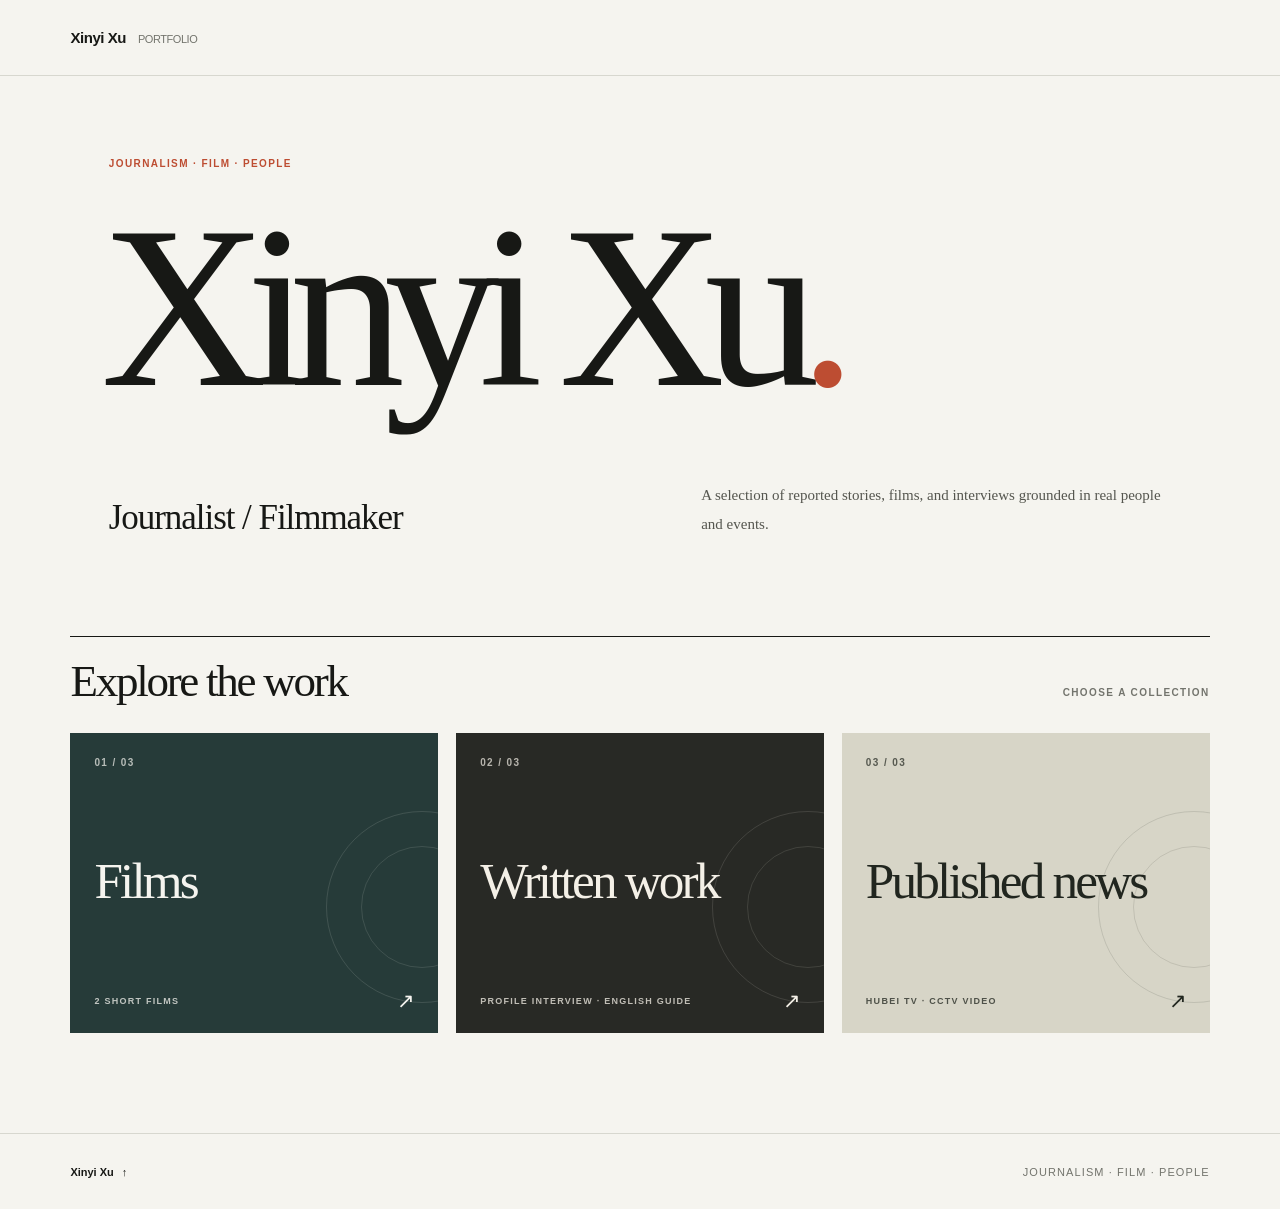
==== commit 6d3015b8: "Organize portfolio into English work collections Co-authored-by: Copilot App <223556219+Copilot@user" ====
--- a/index.html
+++ b/index.html
@@ -1,160 +1,172 @@
 <!doctype html>
-<html lang="zh-CN">
+<html lang="en">
 <head>
   <meta charset="utf-8">
   <meta name="viewport" content="width=device-width, initial-scale=1">
-  <meta name="description" content="徐莘宜的新闻、影像与人物专访作品集。">
-  <title>Xinyi Xu — 作品集</title>
+  <meta name="description" content="Selected films, a profile interview, and published television news by Xinyi Xu.">
+  <title>Xinyi Xu — Portfolio</title>
   <link rel="stylesheet" href="style.css">
 </head>
 <body>
   <header class="site-header">
-    <a class="wordmark" href="#top">Xinyi Xu<span data-zh="作品集" data-en="PORTFOLIO">作品集</span></a>
-    <button class="language-toggle" id="language-toggle" type="button" aria-label="Switch to English">EN</button>
+    <a class="wordmark" href="#top">Xinyi Xu<span>PORTFOLIO</span></a>
   </header>
 
   <main id="top">
     <section class="hero">
-      <p class="eyebrow" data-zh="新闻 · 影像 · 人物" data-en="JOURNALISM · FILM · PEOPLE">新闻 · 影像 · 人物</p>
-      <h1>Xinyi<br class="name-break"> Xu<span class="hero-period">.</span></h1>
+      <p class="eyebrow">JOURNALISM · FILM · PEOPLE</p>
+      <h1>Xinyi Xu<span class="hero-period">.</span></h1>
       <div class="hero-bottom">
-        <p class="hero-role" data-zh="记者 / 影像创作者" data-en="Journalist / Filmmaker">记者 / 影像创作者</p>
-        <p class="hero-intro" data-zh="关注真实的人与正在发生的事。通过新闻片、短片与人物专访，记录文化现场、公共议题，以及人与技术之间的情感。" data-en="Stories about real people and the world around them—told through news features, short films, and interviews on culture, public life, and our relationship with technology.">关注真实的人与正在发生的事。通过新闻片、短片与人物专访，记录文化现场、公共议题，以及人与技术之间的情感。</p>
+        <p class="hero-role">Journalist / Filmmaker</p>
+        <p class="hero-intro">A selection of reported stories, films, and interviews grounded in real people and events.</p>
       </div>
     </section>
 
     <section class="work" id="work" aria-labelledby="work-title">
       <div class="section-heading">
-        <h2 id="work-title" data-zh="精选作品" data-en="Selected work">精选作品</h2>
-        <span class="work-count" data-zh="作品 / 06" data-en="SELECTED / 06">作品 / 06</span>
+        <h2 id="work-title">Explore the work</h2>
+        <span class="work-count">CHOOSE A COLLECTION</span>
       </div>
 
-      <div class="work-grid">
-        <article class="work-card film-card">
-          <div class="media-frame">
-            <iframe
-              class="video-embed"
-              src="https://player.bilibili.com/player.html?isOutside=true&amp;aid=117636419557580&amp;bvid=BV1Mksm6jEoD&amp;cid=43706944443&amp;p=1"
-              title="短片作品 01 / Short Film 01"
-              loading="lazy"
-              allowfullscreen>
-            </iframe>
-          </div>
-          <div class="card-caption">
-            <div><p class="card-type" data-zh="短片" data-en="SHORT FILM">短片</p><h3 data-zh="短片作品 01" data-en="Short Film 01">短片作品 01</h3></div>
-            <span class="card-index">01</span>
-          </div>
-        </article>
-
-        <article class="work-card news-card">
-          <a class="news-cover cover-theatre" href="https://m.hbtv.com.cn/p/4454920.html" target="_blank" rel="noopener noreferrer" aria-label="阅读《荆楚映象》在汉首演的新闻报道" data-aria-zh="阅读《荆楚映象》在汉首演的新闻报道" data-aria-en="Read the Hubei TV report on Jingchu Impression">
-            <span class="cover-source" data-zh="长江云新闻 ／ 湖北电视台" data-en="HUBEI TV · YANGTZE RIVER CLOUD">长江云新闻 ／ 湖北电视台</span>
-            <span class="cover-title" data-zh="《荆楚映象》在汉首演" data-en="Jingchu Impression premieres in Wuhan">《荆楚映象》在汉首演</span>
-            <span class="cover-foot" data-zh="舞台 · 楚文化 · 武汉" data-en="STAGE · CHU CULTURE · WUHAN">舞台 · 楚文化 · 武汉</span>
-            <span class="cover-arrow" aria-hidden="true">↗</span>
-          </a>
-          <div class="card-caption">
-            <div><p class="card-type" data-zh="新闻片 · 长江云" data-en="NEWS FEATURE · HUBEI TV">新闻片 · 长江云</p><h3 data-zh="杨丽萍、谭盾携手打造楚文化舞台剧" data-en="Yang Liping and Tan Dun bring Chu culture to the stage">杨丽萍、谭盾携手打造楚文化舞台剧</h3><p class="card-description" data-zh="报道《荆楚映象》在武汉首演，呈现创作团队如何融合传统艺术与现代舞台表达。" data-en="A report on the Wuhan premiere of Jingchu Impression and its meeting of traditional arts and contemporary stagecraft.">报道《荆楚映象》在武汉首演，呈现创作团队如何融合传统艺术与现代舞台表达。</p></div>
-            <span class="card-index">02</span>
-          </div>
-        </article>
-
-        <article class="work-card film-card">
-          <div class="media-frame">
-            <iframe
-              class="video-embed"
-              src="https://player.bilibili.com/player.html?isOutside=true&amp;aid=117636637661789&amp;bvid=BV1Ltsm6dEib&amp;cid=43708318397&amp;p=1"
-              title="The vanished seal"
-              loading="lazy"
-              allowfullscreen>
-            </iframe>
-          </div>
-          <div class="card-caption">
-            <div><p class="card-type" data-zh="短片" data-en="SHORT FILM">短片</p><h3>The vanished seal</h3></div>
-            <span class="card-index">03</span>
-          </div>
-        </article>
-
-        <article class="work-card news-card">
-          <a class="news-cover cover-cctv" href="https://app.cctv.com/special/m/livevod/index.html?guid=72308f238ed14e3999542541bc77b66d&amp;vtype=2" target="_blank" rel="noopener noreferrer" aria-label="在央视影音观看新闻片" data-aria-zh="在央视影音观看新闻片" data-aria-en="Watch the news feature on CCTV Video">
-            <span class="cover-source" data-zh="央视影音" data-en="CCTV VIDEO">央视影音</span>
-            <span class="cover-title" data-zh="央视新闻报道" data-en="CCTV News Feature">央视新闻报道</span>
-            <span class="cover-foot" data-zh="点击观看原片" data-en="WATCH THE ORIGINAL REPORT">点击观看原片</span>
-            <span class="cover-arrow" aria-hidden="true">↗</span>
-          </a>
-          <div class="card-caption">
-            <div><p class="card-type" data-zh="新闻片 · 央视影音" data-en="NEWS FEATURE · CCTV VIDEO">新闻片 · 央视影音</p><h3 data-zh="央视新闻报道" data-en="CCTV News Feature">央视新闻报道</h3><p class="card-description" data-zh="作品原片由央视影音发布。点击封面前往平台观看。" data-en="The original report is published on CCTV Video. Follow the link to watch it on the platform.">作品原片由央视影音发布。点击封面前往平台观看。</p></div>
-            <span class="card-index">04</span>
-          </div>
-        </article>
-
-        <article class="work-card news-card">
-          <a class="news-cover cover-quality" href="https://m.hbtv.com.cn/p/4458032.html" target="_blank" rel="noopener noreferrer" aria-label="阅读《湖北省质量促进条例》新闻报道" data-aria-zh="阅读《湖北省质量促进条例》新闻报道" data-aria-en="Read the Hubei TV report on the quality regulation">
-            <span class="cover-source" data-zh="长江云新闻 ／ 湖北电视台" data-en="HUBEI TV · YANGTZE RIVER CLOUD">长江云新闻 ／ 湖北电视台</span>
-            <span class="cover-title" data-zh="以法治守护质量" data-en="Quality, protected by law">以法治守护质量</span>
-            <span class="cover-foot" data-zh="湖北省质量促进条例" data-en="HUBEI QUALITY PROMOTION REGULATION">湖北省质量促进条例</span>
-            <span class="cover-arrow" aria-hidden="true">↗</span>
-          </a>
-          <div class="card-caption">
-            <div><p class="card-type" data-zh="新闻片 · 长江云" data-en="NEWS FEATURE · HUBEI TV">新闻片 · 长江云</p><h3 data-zh="《湖北省质量促进条例》" data-en="Hubei Quality Promotion Regulation">《湖北省质量促进条例》</h3><p class="card-description" data-zh="聚焦质量安全、消费品追溯、品牌培育与质量信用监管。" data-en="Coverage of product safety, traceability, brand development, and quality-credit oversight.">聚焦质量安全、消费品追溯、品牌培育与质量信用监管。</p></div>
-            <span class="card-index">05</span>
-          </div>
-        </article>
-
-        <article class="work-card interview-card">
-          <a class="interview-cover" href="article.html" aria-label="阅读人物专访《所爱非人》" data-aria-zh="阅读人物专访《所爱非人》" data-aria-en="Read the profile feature Loving the Nonhuman">
-            <span class="cover-source" data-zh="人物专访 · 深度报道" data-en="PROFILE · LONG-FORM FEATURE">人物专访 · 深度报道</span>
-            <span class="interview-quote">“</span>
-            <span class="cover-title" data-zh="所爱“非人”" data-en="Loving the Nonhuman">所爱“非人”</span>
-            <span class="interview-subtitle" data-zh="AI能成为我们的情感港湾吗？" data-en="Can AI become an emotional harbor?">AI能成为我们的情感港湾吗？</span>
-            <span class="cover-arrow" aria-hidden="true">↗</span>
-          </a>
-          <div class="card-caption">
-            <div><p class="card-type" data-zh="人物专访 · 微信原文" data-en="PROFILE · WECHAT ORIGINAL">人物专访 · 微信原文</p><h3 data-zh="所爱“非人”：AI能成为我们的情感港湾吗？" data-en="Loving the Nonhuman: Can AI Become an Emotional Harbor?">所爱“非人”：AI能成为我们的情感港湾吗？</h3><p class="card-description" data-zh="采访与 AI 建立亲密关系的人们，记录陪伴、慰藉与现实之间的边界。" data-en="Conversations with people who form close bonds with AI, exploring companionship, comfort, and the limits of these relationships.">采访与 AI 建立亲密关系的人们，记录陪伴、慰藉与现实之间的边界。</p><div class="card-actions"><a href="article.html" data-zh="网页阅读 ↗" data-en="READ ONLINE ↗">网页阅读 ↗</a><a href="https://mp.weixin.qq.com/s/FnAqZMarXb0IJK3CrTPp8g" target="_blank" rel="noopener noreferrer" data-zh="微信原文 ↗" data-en="WECHAT ORIGINAL ↗">微信原文 ↗</a></div></div>
-            <span class="card-index">06</span>
-          </div>
-        </article>
+      <div class="collection-grid">
+        <button class="collection-card collection-film" type="button" data-collection="films" aria-haspopup="dialog">
+          <span class="collection-number">01 / 03</span>
+          <span class="collection-title">Films</span>
+          <span class="collection-detail">2 SHORT FILMS</span>
+          <span class="collection-arrow" aria-hidden="true">↗</span>
+        </button>
+        <button class="collection-card collection-writing" type="button" data-collection="writing" aria-haspopup="dialog">
+          <span class="collection-number">02 / 03</span>
+          <span class="collection-title">Written work</span>
+          <span class="collection-detail">PROFILE INTERVIEW · ENGLISH GUIDE</span>
+          <span class="collection-arrow" aria-hidden="true">↗</span>
+        </button>
+        <button class="collection-card collection-news" type="button" data-collection="news" aria-haspopup="dialog">
+          <span class="collection-number">03 / 03</span>
+          <span class="collection-title">Published news</span>
+          <span class="collection-detail">HUBEI TV · CCTV VIDEO</span>
+          <span class="collection-arrow" aria-hidden="true">↗</span>
+        </button>
       </div>
     </section>
   </main>
 
   <footer class="site-footer">
     <a href="#top">Xinyi Xu <span>↑</span></a>
-    <p data-zh="新闻 · 影像 · 人物" data-en="JOURNALISM · FILM · PEOPLE">新闻 · 影像 · 人物</p>
+    <p>JOURNALISM · FILM · PEOPLE</p>
   </footer>
+
+  <dialog class="work-dialog" id="work-dialog" aria-labelledby="dialog-title">
+    <div class="dialog-shell">
+      <header class="dialog-header">
+        <div>
+          <p class="dialog-kicker" id="dialog-kicker"></p>
+          <h2 id="dialog-title"></h2>
+        </div>
+        <button class="dialog-close" id="dialog-close" type="button" aria-label="Close">×</button>
+      </header>
+
+      <section class="dialog-collection" data-panel="films" hidden>
+        <article class="dialog-work">
+          <div class="dialog-video">
+            <iframe class="video-embed" title="Short Film 01" data-src="https://player.bilibili.com/player.html?isOutside=true&amp;aid=117636419557580&amp;bvid=BV1Mksm6jEoD&amp;cid=43706944443&amp;p=1" allowfullscreen></iframe>
+          </div>
+          <div class="dialog-caption"><span>SHORT FILM · BILIBILI</span><h3>Short Film 01</h3></div>
+        </article>
+        <article class="dialog-work">
+          <div class="dialog-video">
+            <iframe class="video-embed" title="The vanished seal" data-src="https://player.bilibili.com/player.html?isOutside=true&amp;aid=117636637661789&amp;bvid=BV1Ltsm6dEib&amp;cid=43708318397&amp;p=1" allowfullscreen></iframe>
+          </div>
+          <div class="dialog-caption"><span>SHORT FILM · BILIBILI</span><h3>The vanished seal</h3></div>
+        </article>
+      </section>
+
+      <section class="dialog-collection" data-panel="writing" hidden>
+        <article class="dialog-work writing-work">
+          <div class="writing-cover">
+            <span>PROFILE · LONG-FORM FEATURE</span>
+            <h3>Loving the Nonhuman</h3>
+            <p>Can AI become an emotional harbor?</p>
+          </div>
+          <div class="dialog-caption">
+            <span>Xinyi Xu &amp; Ziyan Zhang · Adviser: Rui Hu</span>
+            <h3>Loving the Nonhuman: Can AI Become an Emotional Harbor?</h3>
+            <p class="dialog-description">An English guide to three stories exploring AI companionship, comfort, and the boundaries of human–AI relationships.</p>
+            <p class="wechat-note">The original article and Word manuscript are in Chinese. The WeChat version is best viewed in the WeChat app.</p>
+            <div class="dialog-links">
+              <a href="article.html">READ ENGLISH GUIDE ↗</a>
+              <a href="https://mp.weixin.qq.com/s/FnAqZMarXb0IJK3CrTPp8g" target="_blank" rel="noopener noreferrer">WECHAT ORIGINAL (CHINESE) ↗</a>
+              <a href="assets/love-and-ai-interview.docx" download>DOWNLOAD WORD (CHINESE) ↓</a>
+            </div>
+          </div>
+        </article>
+      </section>
+
+      <section class="dialog-collection news-list" data-panel="news" hidden>
+        <article class="news-item">
+          <div class="news-number">01</div>
+          <div><p>YANGTZE RIVER CLOUD · HUBEI TV</p><h3>Jingchu Impression premieres in Wuhan, created by Yang Liping and Tan Dun</h3><span>STAGE · CHU CULTURE</span></div>
+          <a href="https://m.hbtv.com.cn/p/4454920.html" target="_blank" rel="noopener noreferrer" aria-label="Read the report">↗</a>
+        </article>
+        <article class="news-item">
+          <div class="news-number">02</div>
+          <div><p>CCTV VIDEO</p><h3>CCTV News Feature</h3><span>Watch the original report on CCTV Video</span></div>
+          <a href="https://app.cctv.com/special/m/livevod/index.html?guid=72308f238ed14e3999542541bc77b66d&amp;vtype=2" target="_blank" rel="noopener noreferrer" aria-label="Watch the CCTV report">↗</a>
+        </article>
+        <article class="news-item">
+          <div class="news-number">03</div>
+          <div><p>YANGTZE RIVER CLOUD · HUBEI TV</p><h3>Hubei quality regulation strengthens protection through law</h3><span>QUALITY · PUBLIC POLICY</span></div>
+          <a href="https://m.hbtv.com.cn/p/4458032.html" target="_blank" rel="noopener noreferrer" aria-label="Read the report">↗</a>
+        </article>
+      </section>
+    </div>
+  </dialog>
 
   <script>
     (function () {
-      var button = document.getElementById("language-toggle");
-      var translations = document.querySelectorAll("[data-zh][data-en]");
-      var accessibleNames = document.querySelectorAll("[data-aria-zh][data-aria-en]");
-      var description = document.querySelector('meta[name="description"]');
-      var language = localStorage.getItem("portfolio-language") || "zh";
+      var dialog = document.getElementById("work-dialog");
+      var closeButton = document.getElementById("dialog-close");
+      var dialogTitle = document.getElementById("dialog-title");
+      var dialogKicker = document.getElementById("dialog-kicker");
+      var collections = {
+        films: { title: "Films", number: "01 / 03" },
+        writing: { title: "Written work", number: "02 / 03" },
+        news: { title: "Published news", number: "03 / 03" }
+      };
 
-      function renderLanguage() {
-        var english = language === "en";
-        document.documentElement.lang = english ? "en" : "zh-CN";
-        document.title = english ? "Xinyi Xu — Portfolio" : "Xinyi Xu — 作品集";
-        description.content = english
-          ? "Selected short films, television news features, and a long-form interview by journalist and filmmaker Xinyi Xu."
-          : "徐莘宜的新闻、影像与人物专访作品集。";
-        translations.forEach(function (element) {
-          element.textContent = element.getAttribute(english ? "data-en" : "data-zh");
+      function stopVideos() {
+        dialog.querySelectorAll(".video-embed").forEach(function (frame) {
+          frame.removeAttribute("src");
         });
-        accessibleNames.forEach(function (element) {
-          element.setAttribute("aria-label", element.getAttribute(english ? "data-aria-en" : "data-aria-zh"));
-        });
-        button.textContent = english ? "中文" : "EN";
-        button.setAttribute("aria-label", english ? "切换到中文" : "Switch to English");
       }
 
-      button.addEventListener("click", function () {
-        language = language === "zh" ? "en" : "zh";
-        localStorage.setItem("portfolio-language", language);
-        renderLanguage();
+      document.querySelectorAll("[data-collection]").forEach(function (button) {
+        button.addEventListener("click", function () {
+          var key = button.getAttribute("data-collection");
+          dialogTitle.textContent = collections[key].title;
+          dialogKicker.textContent = collections[key].number;
+          dialog.querySelectorAll("[data-panel]").forEach(function (panel) {
+            panel.hidden = panel.getAttribute("data-panel") !== key;
+          });
+          if (key === "films") {
+            dialog.querySelectorAll(".video-embed").forEach(function (frame) {
+              frame.src = frame.getAttribute("data-src");
+            });
+          }
+          dialog.showModal();
+        });
       });
 
-      renderLanguage();
+      function closeDialog() {
+        dialog.close();
+        stopVideos();
+      }
+
+      closeButton.addEventListener("click", closeDialog);
+      dialog.addEventListener("click", function (event) {
+        if (event.target === dialog) closeDialog();
+      });
+      dialog.addEventListener("close", stopVideos);
     }());
   </script>
 </body>
--- a/style.css
+++ b/style.css
@@ -10,19 +10,11 @@
 }
 
 * { box-sizing: border-box; }
-
 html { scroll-behavior: smooth; }
-
-body {
-  margin: 0;
-  color: var(--ink);
-  background: var(--paper);
-  font-family: var(--sans);
-  -webkit-font-smoothing: antialiased;
-}
-
+body { margin: 0; color: var(--ink); background: var(--paper); font-family: var(--sans); -webkit-font-smoothing: antialiased; }
 a { color: inherit; text-decoration: none; }
 button { font: inherit; }
+[hidden] { display: none !important; }
 
 .site-header {
   height: 76px;
@@ -35,322 +27,74 @@
   border-bottom: 1px solid var(--line);
 }
 
-.wordmark {
-  display: inline-flex;
-  gap: 12px;
-  align-items: baseline;
-  font-size: 15px;
-  font-weight: 600;
-  letter-spacing: -.03em;
-}
-
-.wordmark span {
-  color: var(--muted);
-  font-size: 11px;
-  font-weight: 400;
-}
-
-.language-toggle {
-  min-width: 48px;
-  height: 32px;
-  padding: 0 10px;
-  border: 1px solid var(--line);
-  background: transparent;
-  cursor: pointer;
-  font-size: 11px;
-  letter-spacing: .05em;
-  transition: color 160ms ease, background 160ms ease, border-color 160ms ease;
-}
-
-.language-toggle:hover {
-  color: var(--paper);
-  background: var(--ink);
-  border-color: var(--ink);
-}
+.wordmark { display: inline-flex; gap: 12px; align-items: baseline; font-size: 15px; font-weight: 600; letter-spacing: -.03em; }
+.wordmark span { color: var(--muted); font-size: 11px; font-weight: 400; }
 
 .hero {
   max-width: 1440px;
-  min-height: 570px;
+  min-height: 530px;
   margin: 0 auto;
-  padding: 90px 8.5% 76px;
+  padding: 82px 8.5% 68px;
   display: flex;
   flex-direction: column;
   justify-content: space-between;
 }
 
-.eyebrow,
-.card-type,
-.work-count,
-.cover-source,
-.cover-foot {
+.eyebrow, .collection-number, .collection-detail, .work-count, .dialog-kicker, .dialog-caption > span {
   font-size: 10px;
   font-weight: 600;
   letter-spacing: .14em;
   text-transform: uppercase;
 }
 
-.hero .eyebrow {
-  margin: 0 0 30px;
-  color: var(--accent);
-}
-
-.hero h1 {
-  margin: 0 0 64px -8px;
-  font-family: var(--serif);
-  font-size: clamp(110px, 19.5vw, 260px);
-  font-weight: 400;
-  letter-spacing: -.095em;
-  line-height: .72;
-}
-
-.name-break { display: none; }
+.hero .eyebrow { margin: 0 0 26px; color: var(--accent); }
+.hero h1 { margin: 0 0 60px -8px; font-family: var(--serif); font-size: clamp(100px, 18vw, 235px); font-weight: 400; letter-spacing: -.09em; line-height: .85; }
 .hero-period { color: var(--accent); }
-
-.hero-bottom {
-  display: grid;
-  grid-template-columns: 1fr minmax(280px, 470px);
-  gap: 40px;
-  align-items: end;
-}
-
-.hero-role {
-  margin: 0;
-  font-family: var(--serif);
-  font-size: clamp(22px, 3vw, 36px);
-  letter-spacing: -.03em;
-}
-
-.hero-intro {
-  max-width: 470px;
-  margin: 0;
-  color: #55564f;
-  font-family: var(--serif);
-  font-size: 15px;
-  line-height: 1.9;
-}
-
-.work {
+.hero-bottom { display: grid; grid-template-columns: 1fr minmax(280px, 470px); gap: 40px; align-items: end; }
+.hero-role { margin: 0; font-family: var(--serif); font-size: clamp(22px, 3vw, 35px); letter-spacing: -.03em; }
+.hero-intro { max-width: 470px; margin: 0; color: #55564f; font-family: var(--serif); font-size: 15px; line-height: 1.9; }
+
+.work { max-width: 1440px; margin: 0 auto; padding: 30px 5.5% 100px; }
+.section-heading { display: flex; align-items: baseline; justify-content: space-between; padding: 18px 0 26px; border-top: 1px solid var(--ink); }
+.section-heading h2 { margin: 0; font-family: var(--serif); font-size: clamp(30px, 4vw, 45px); font-weight: 400; letter-spacing: -.05em; }
+.work-count { color: var(--muted); }
+
+.collection-grid { display: grid; grid-template-columns: repeat(3, minmax(0, 1fr)); gap: 18px; }
+
+.collection-card {
+  position: relative;
+  min-height: 300px;
+  padding: 24px;
+  display: flex;
+  flex-direction: column;
+  align-items: flex-start;
+  justify-content: space-between;
+  overflow: hidden;
+  border: 0;
+  color: var(--paper);
+  text-align: left;
+  cursor: pointer;
+  transition: filter 180ms ease, transform 180ms ease;
+}
+
+.collection-card:hover { filter: brightness(.92); }
+.collection-card:focus-visible, .dialog-close:focus-visible { outline: 2px solid var(--accent); outline-offset: 3px; }
+.collection-film { background: #263b39; }
+.collection-writing { color: #f4f0e7; background: #282925; }
+.collection-news { color: #21261f; background: #d7d5c7; }
+.collection-number { opacity: .7; }
+.collection-title { max-width: 90%; font-family: var(--serif); font-size: clamp(32px, 4vw, 55px); letter-spacing: -.055em; line-height: 1.1; }
+.collection-detail { max-width: 78%; font-size: 9px; line-height: 1.7; opacity: .75; }
+.collection-arrow { position: absolute; right: 23px; bottom: 20px; font-size: 21px; transition: transform 160ms ease; }
+.collection-card:hover .collection-arrow { transform: translate(3px, -3px); }
+.collection-card::after { content: ""; position: absolute; width: 190px; height: 190px; right: -80px; top: 26%; border: 1px solid currentColor; border-radius: 50%; opacity: .13; pointer-events: none; }
+.collection-card::before { content: ""; position: absolute; width: 120px; height: 120px; right: -45px; top: calc(26% + 35px); border: 1px solid currentColor; border-radius: 50%; opacity: .12; pointer-events: none; }
+
+.site-footer {
+  min-height: 76px;
   max-width: 1440px;
   margin: 0 auto;
-  padding: 34px 5.5% 112px;
-}
-
-.section-heading {
-  display: flex;
-  align-items: baseline;
-  justify-content: space-between;
-  padding: 19px 0 30px;
-  border-top: 1px solid var(--ink);
-}
-
-.section-heading h2 {
-  margin: 0;
-  font-family: var(--serif);
-  font-size: clamp(30px, 4vw, 48px);
-  font-weight: 400;
-  letter-spacing: -.05em;
-}
-
-.work-count { color: var(--muted); }
-
-.work-grid {
-  display: grid;
-  grid-template-columns: repeat(2, minmax(0, 1fr));
-  column-gap: 28px;
-  row-gap: 74px;
-  align-items: start;
-}
-
-.work-card { min-width: 0; }
-.media-frame { aspect-ratio: 16 / 9; background: #e7e5dd; }
-.video-embed { display: block; width: 100%; height: 100%; border: 0; }
-
-.news-cover,
-.interview-cover {
-  position: relative;
-  display: flex;
-  min-height: 0;
-  aspect-ratio: 1.38 / 1;
-  flex-direction: column;
-  justify-content: space-between;
-  overflow: hidden;
-  padding: 27px 30px;
-  transition: filter 240ms ease;
-}
-
-.news-cover:hover,
-.interview-cover:hover { filter: brightness(.94); }
-
-.cover-theatre { color: #f8f2e7; background: #263b39; }
-.cover-cctv { color: #f9f3ea; background: #742d28; }
-.cover-quality { color: #21261f; background: #d7d5c7; }
-
-.cover-source { position: relative; z-index: 1; }
-.cover-source span { opacity: .63; }
-
-.cover-title {
-  position: relative;
-  z-index: 1;
-  font-family: var(--serif);
-  font-size: clamp(32px, 5vw, 66px);
-  letter-spacing: -.055em;
-  line-height: 1.14;
-}
-
-.cover-foot {
-  position: relative;
-  z-index: 1;
-  max-width: calc(100% - 35px);
-  font-size: 9px;
-  line-height: 1.6;
-}
-
-.cover-arrow {
-  position: absolute;
-  right: 27px;
-  bottom: 22px;
-  font-size: 19px;
-  transition: transform 180ms ease;
-}
-
-.news-cover:hover .cover-arrow,
-.interview-cover:hover .cover-arrow { transform: translate(3px, -3px); }
-
-.cover-theatre::after,
-.cover-cctv::after,
-.cover-quality::after {
-  content: "";
-  position: absolute;
-  width: 220px;
-  height: 220px;
-  right: -78px;
-  top: 24%;
-  border: 1px solid currentColor;
-  border-radius: 50%;
-  opacity: .13;
-}
-
-.cover-theatre::before,
-.cover-cctv::before,
-.cover-quality::before {
-  content: "";
-  position: absolute;
-  width: 150px;
-  height: 150px;
-  right: -42px;
-  top: calc(24% + 35px);
-  border: 1px solid currentColor;
-  border-radius: 50%;
-  opacity: .12;
-}
-
-.card-caption {
-  display: flex;
-  justify-content: space-between;
-  gap: 18px;
-  padding-top: 17px;
-}
-
-.card-type {
-  margin: 0 0 9px;
-  color: var(--muted);
-  font-size: 9px;
-  letter-spacing: .12em;
-}
-
-.card-caption h3 {
-  max-width: 540px;
-  margin: 0;
-  font-family: var(--serif);
-  font-size: clamp(21px, 2.2vw, 28px);
-  font-weight: 400;
-  letter-spacing: -.035em;
-  line-height: 1.4;
-}
-
-.card-description {
-  max-width: 520px;
-  margin: 8px 0 0;
-  color: #676860;
-  font-family: var(--serif);
-  font-size: 13px;
-  line-height: 1.75;
-}
-
-.card-index {
-  flex: 0 0 auto;
-  padding-top: 2px;
-  color: #8d8e86;
-  font-size: 10px;
-  font-variant-numeric: tabular-nums;
-}
-
-.interview-card {
-  grid-column: 1 / -1;
-  display: grid;
-  grid-template-columns: 1fr 1fr;
-  gap: 34px;
-  align-items: center;
-  margin-top: 10px;
-}
-
-.interview-cover {
-  aspect-ratio: 1.42 / 1;
-  padding: 34px 38px;
-  color: #f4f0e7;
-  background: #252724;
-}
-
-.interview-cover .cover-source { color: #d0a28e; }
-.interview-quote {
-  position: absolute;
-  top: 22%;
-  left: 35px;
-  color: #d0a28e;
-  font-family: var(--serif);
-  font-size: clamp(70px, 10vw, 130px);
-  line-height: 1;
-}
-
-.interview-cover .cover-title {
-  max-width: 90%;
-  font-size: clamp(42px, 7vw, 88px);
-  line-height: 1.05;
-}
-
-.interview-subtitle {
-  position: relative;
-  z-index: 1;
-  color: #d5d3c9;
-  font-family: var(--serif);
-  font-size: 14px;
-}
-
-.interview-card .card-caption { align-items: flex-start; }
-.interview-card .card-caption > div { max-width: 580px; }
-.interview-card .card-caption h3 { font-size: clamp(27px, 4vw, 43px); }
-
-.card-actions {
-  display: flex;
-  flex-wrap: wrap;
-  gap: 20px;
-  margin-top: 20px;
-}
-
-.card-actions a {
-  padding-bottom: 5px;
-  border-bottom: 1px solid #a2a198;
-  font-size: 11px;
-  font-weight: 600;
-}
-
-.card-actions a:hover { border-color: var(--accent); color: var(--accent); }
-
-.site-footer {
-  min-height: 82px;
-  max-width: 1440px;
-  margin: 0 auto;
-  padding: 20px 5.5%;
+  padding: 18px 5.5%;
   display: flex;
   justify-content: space-between;
   align-items: center;
@@ -358,225 +102,110 @@
   color: var(--muted);
   font-size: 11px;
 }
-
 .site-footer a { color: var(--ink); font-weight: 600; }
 .site-footer a span { padding-left: 5px; }
 .site-footer p { margin: 0; letter-spacing: .1em; }
 
+/* Work collection dialog */
+.work-dialog {
+  width: min(940px, calc(100% - 36px));
+  max-width: none;
+  max-height: min(88vh, 900px);
+  padding: 0;
+  overflow: auto;
+  border: 1px solid var(--line);
+  color: var(--ink);
+  background: var(--paper);
+  box-shadow: 0 24px 90px rgba(0, 0, 0, .24);
+}
+
+.work-dialog::backdrop { background: rgba(18, 19, 17, .66); backdrop-filter: blur(3px); }
+.dialog-shell { padding: clamp(22px, 5vw, 48px); }
+.dialog-header { display: flex; justify-content: space-between; align-items: flex-start; gap: 20px; padding-bottom: 22px; border-bottom: 1px solid var(--line); }
+.dialog-kicker { margin: 0 0 9px; color: var(--accent); }
+.dialog-header h2 { margin: 0; font-family: var(--serif); font-size: clamp(30px, 5vw, 46px); font-weight: 400; letter-spacing: -.05em; }
+.dialog-close { width: 40px; height: 40px; flex: 0 0 auto; border: 1px solid var(--line); color: var(--ink); background: transparent; cursor: pointer; font-size: 27px; line-height: 1; }
+.dialog-close:hover { color: var(--paper); background: var(--ink); }
+.dialog-collection { padding-top: 26px; }
+.dialog-collection[hidden] { display: none; }
+.dialog-collection[data-panel="films"] { display: grid; grid-template-columns: repeat(2, minmax(0, 1fr)); gap: 22px; }
+.dialog-collection[data-panel="films"][hidden] { display: none; }
+.dialog-work { min-width: 0; }
+.dialog-video { aspect-ratio: 16 / 9; background: #e7e5dd; }
+.video-embed { display: block; width: 100%; height: 100%; border: 0; }
+.dialog-caption { padding-top: 13px; }
+.dialog-caption > span { color: var(--muted); font-size: 9px; }
+.dialog-caption h3 { margin: 7px 0 0; font-family: var(--serif); font-size: clamp(20px, 2.7vw, 28px); font-weight: 400; line-height: 1.35; }
+
+.writing-work { display: grid; grid-template-columns: .85fr 1.15fr; gap: 28px; align-items: center; }
+.writing-cover { min-height: 260px; padding: 24px; display: flex; flex-direction: column; justify-content: space-between; color: #f4f0e7; background: #282925; }
+.writing-cover > span { color: #d0a28e; font-size: 9px; font-weight: 600; letter-spacing: .13em; }
+.writing-cover h3 { margin: 18px 0 8px; font-family: var(--serif); font-size: clamp(34px, 5vw, 58px); font-weight: 400; letter-spacing: -.05em; }
+.writing-cover p { margin: 0; color: #d5d3c9; font-family: var(--serif); font-size: 14px; }
+.writing-work .dialog-caption { padding: 0; }
+.writing-work .dialog-caption h3 { font-size: clamp(25px, 3.5vw, 36px); }
+.dialog-description { margin: 11px 0; color: #5f6059; font-family: var(--serif); font-size: 14px; line-height: 1.8; }
+.wechat-note { margin: 0 0 16px; color: var(--muted); font-size: 11px; line-height: 1.75; }
+.dialog-links { display: flex; flex-wrap: wrap; gap: 10px; }
+.dialog-links a { min-height: 38px; padding: 0 13px; display: inline-flex; align-items: center; border: 1px solid #c8c8bf; font-size: 10px; font-weight: 600; }
+.dialog-links a:hover { color: var(--paper); background: var(--ink); border-color: var(--ink); }
+
+.news-list { border-top: 1px solid var(--line); }
+.news-item { display: grid; grid-template-columns: 42px 1fr 40px; gap: 16px; align-items: start; padding: 22px 0; border-bottom: 1px solid var(--line); }
+.news-number { padding-top: 2px; color: var(--accent); font-size: 10px; font-variant-numeric: tabular-nums; }
+.news-item p { margin: 0 0 7px; color: var(--muted); font-size: 9px; font-weight: 600; letter-spacing: .1em; }
+.news-item h3 { margin: 0; font-family: var(--serif); font-size: clamp(20px, 3vw, 28px); font-weight: 400; line-height: 1.4; }
+.news-item span { display: inline-block; margin-top: 8px; color: var(--muted); font-size: 10px; }
+.news-item > a { width: 36px; height: 36px; display: grid; place-items: center; border: 1px solid var(--line); font-size: 18px; transition: color 150ms ease, background 150ms ease; }
+.news-item > a:hover { color: var(--paper); background: var(--ink); }
+
 /* Long-form article */
 .article-page { background: #f7f6f1; }
-
-.article-nav {
-  max-width: 1160px;
-  height: 76px;
-  margin: 0 auto;
-  padding: 0 5.5%;
-  display: flex;
-  align-items: center;
-  justify-content: space-between;
-  border-bottom: 1px solid var(--line);
-}
-
+.article-nav { max-width: 1160px; height: 76px; margin: 0 auto; padding: 0 5.5%; display: flex; align-items: center; justify-content: space-between; border-bottom: 1px solid var(--line); }
 .article-nav a { font-size: 13px; }
 .article-nav a:hover { color: var(--accent); }
-
-.article-shell {
-  max-width: 800px;
-  margin: 0 auto;
-  padding: 72px 32px 88px;
-}
-
-.article-kicker {
-  margin: 0 0 20px;
-  color: var(--accent);
-  font-size: 10px;
-  font-weight: 600;
-  letter-spacing: .16em;
-}
-
-.article-shell h1 {
-  margin: 0;
-  font-family: var(--serif);
-  font-size: clamp(38px, 6vw, 66px);
-  font-weight: 400;
-  letter-spacing: -.055em;
-  line-height: 1.22;
-}
-
-.article-deck {
-  margin: 23px 0;
-  color: #5f6059;
-  font-family: var(--serif);
-  font-size: 17px;
-  line-height: 1.85;
-}
-
-.article-byline {
-  padding: 16px 0 22px;
-  border-bottom: 1px solid var(--line);
-  color: var(--muted);
-  font-size: 12px;
-  line-height: 1.9;
-}
-
+.article-shell { max-width: 800px; margin: 0 auto; padding: 72px 32px 88px; }
+.article-kicker { margin: 0 0 20px; color: var(--accent); font-size: 10px; font-weight: 600; letter-spacing: .16em; }
+.article-shell h1 { margin: 0; font-family: var(--serif); font-size: clamp(38px, 6vw, 66px); font-weight: 400; letter-spacing: -.055em; line-height: 1.22; }
+.article-deck { margin: 23px 0; color: #5f6059; font-family: var(--serif); font-size: 17px; line-height: 1.85; }
+.article-byline { padding: 16px 0 22px; border-bottom: 1px solid var(--line); color: var(--muted); font-size: 12px; line-height: 1.9; }
 .article-byline span { display: block; }
-
-.article-options {
-  display: flex;
-  flex-wrap: wrap;
-  gap: 10px;
-  margin: 22px 0 13px;
-}
-
-.article-options a {
-  min-height: 40px;
-  padding: 0 14px;
-  display: inline-flex;
-  align-items: center;
-  border: 1px solid #c8c8bf;
-  font-size: 11px;
-  transition: color 150ms ease, background 150ms ease, border-color 150ms ease;
-}
-
-.article-options a:hover,
-.article-options a:first-child {
-  color: var(--paper);
-  background: var(--ink);
-  border-color: var(--ink);
-}
-
-.wechat-note {
-  margin: 0 0 44px;
-  color: var(--muted);
-  font-size: 11px;
-  line-height: 1.8;
-}
-
-.article-body {
-  color: #282924;
-  font-family: var(--serif);
-  font-size: 16px;
-  line-height: 2.05;
-}
-
-.article-body h2 {
-  margin: 55px 0 22px;
-  padding-left: 15px;
-  border-left: 2px solid var(--accent);
-  font-size: clamp(23px, 4vw, 30px);
-  font-weight: 500;
-  line-height: 1.55;
-}
-
+.article-options { display: flex; flex-wrap: wrap; gap: 10px; margin: 22px 0 13px; }
+.article-options a { min-height: 40px; padding: 0 14px; display: inline-flex; align-items: center; border: 1px solid #c8c8bf; font-size: 11px; transition: color 150ms ease, background 150ms ease, border-color 150ms ease; }
+.article-options a:hover, .article-options a:first-child { color: var(--paper); background: var(--ink); border-color: var(--ink); }
+.article-body { color: #282924; font-family: var(--serif); font-size: 16px; line-height: 2.05; }
+.article-body h2 { margin: 55px 0 22px; padding-left: 15px; border-left: 2px solid var(--accent); font-size: clamp(23px, 4vw, 30px); font-weight: 500; line-height: 1.55; }
 .article-body p { margin: 0 0 19px; }
-
-.article-body .editor-label {
-  margin-bottom: 8px;
-  color: #85857c;
-  font-family: var(--sans);
-  font-size: 11px;
-  font-weight: 600;
-  letter-spacing: .1em;
-}
-
-.article-body .byline {
-  margin-bottom: 5px;
-  color: var(--muted);
-  font-family: var(--sans);
-  font-size: 12px;
-  line-height: 1.8;
-}
-
+.article-body .editor-label { margin-bottom: 8px; color: #85857c; font-family: var(--sans); font-size: 11px; font-weight: 600; letter-spacing: .1em; }
+.article-body .byline { margin-bottom: 5px; color: var(--muted); font-family: var(--sans); font-size: 12px; line-height: 1.8; }
 .article-body figure { margin: 30px 0; text-align: center; }
-
-.article-body figure img {
-  width: auto;
-  max-width: 100%;
-  max-height: 680px;
-  margin: 0 auto;
-  object-fit: contain;
-}
-
-.article-body figcaption {
-  margin-top: 9px;
-  color: #83837b;
-  font-family: var(--sans);
-  font-size: 11px;
-  line-height: 1.6;
-}
-
-.article-end {
-  margin-top: 55px;
-  padding-top: 20px;
-  border-top: 1px solid var(--line);
-  color: var(--muted);
-  font-size: 11px;
-  line-height: 1.8;
-}
-
+.article-body figure img { width: auto; max-width: 100%; max-height: 680px; margin: 0 auto; object-fit: contain; }
+.article-body figcaption { margin-top: 9px; color: #83837b; font-family: var(--sans); font-size: 11px; line-height: 1.6; }
+.article-end { margin-top: 55px; padding-top: 20px; border-top: 1px solid var(--line); color: var(--muted); font-size: 11px; line-height: 1.8; }
 .article-end a { color: var(--ink); text-decoration: underline; text-underline-offset: 3px; }
 .article-end p { margin: 0 0 12px; }
-
-.article-summary-en {
-  margin-top: 42px;
-  padding: 30px;
-  border: 1px solid var(--line);
-  font-family: var(--sans);
-}
-
-.article-summary-en h2 {
-  margin: 0 0 18px;
-  font-family: var(--serif);
-  font-size: 25px;
-  font-weight: 400;
-}
-
-.article-summary-en h3 {
-  margin: 24px 0 8px;
-  font-family: var(--serif);
-  font-size: 18px;
-  font-weight: 500;
-}
-
-.article-summary-en p,
-.article-summary-en li {
-  color: #55564f;
-  font-size: 13px;
-  line-height: 1.8;
-}
-
+.article-summary-en { margin-top: 42px; padding: 30px; border: 1px solid var(--line); font-family: var(--sans); }
+.article-summary-en h2 { margin: 0 0 18px; font-family: var(--serif); font-size: 25px; font-weight: 400; }
+.article-summary-en h3 { margin: 24px 0 8px; font-family: var(--serif); font-size: 18px; font-weight: 500; }
+.article-summary-en p, .article-summary-en li { color: #55564f; font-size: 13px; line-height: 1.8; }
 .article-summary-en ul { margin: 0; padding-left: 20px; }
-.article-summary-en[hidden] { display: none; }
-.article-page.lang-en .article-body { display: none; }
-.article-page.lang-en .article-summary-en { display: block; }
-.article-page:not(.lang-en) .article-summary-en { display: none; }
-.article-page.lang-en .article-end { display: none; }
-
-@media (min-width: 1200px) {
-  .work-grid { column-gap: 38px; row-gap: 90px; }
-  .film-card:nth-child(1) { grid-column: 1; }
-  .news-card:nth-child(2) { grid-column: 2; margin-top: 120px; }
-  .film-card:nth-child(3) { grid-column: 2; }
-  .news-card:nth-child(4) { grid-column: 1; margin-top: 80px; }
-  .news-card:nth-child(5) { grid-column: 1; }
-  .interview-card { grid-column: 1 / -1; }
-}
 
 @media (max-width: 760px) {
   .site-header { height: 64px; padding: 0 20px; }
-  .hero { min-height: 470px; padding: 70px 20px 48px; }
-  .hero h1 { margin: 0 0 64px -4px; font-size: clamp(92px, 22vw, 150px); }
-  .hero-bottom { grid-template-columns: 1fr; gap: 14px; }
+  .hero { min-height: 440px; padding: 60px 20px 46px; }
+  .hero h1 { margin: 0 0 54px -4px; font-size: clamp(84px, 20vw, 145px); }
+  .hero-bottom { grid-template-columns: 1fr; gap: 13px; }
   .hero-intro { max-width: 540px; font-size: 14px; }
-  .work { padding: 20px 20px 72px; }
-  .section-heading { padding-bottom: 24px; }
-  .work-grid { grid-template-columns: 1fr; row-gap: 48px; }
-  .news-cover { aspect-ratio: 1.25 / 1; padding: 22px; }
-  .cover-title { font-size: clamp(38px, 11vw, 58px); }
-  .interview-card { grid-column: auto; grid-template-columns: 1fr; gap: 8px; margin-top: 0; }
-  .interview-cover { aspect-ratio: 1.25 / 1; padding: 24px; }
-  .interview-card .card-caption h3 { font-size: 27px; }
-  .interview-quote { left: 25px; }
+  .work { padding: 20px 20px 70px; }
+  .collection-grid { grid-template-columns: 1fr; gap: 12px; }
+  .collection-card { min-height: 190px; padding: 19px; }
+  .collection-title { font-size: clamp(34px, 9vw, 48px); }
+  .dialog-shell { padding: 22px 18px; }
+  .dialog-collection[data-panel="films"] { grid-template-columns: 1fr; gap: 27px; }
+  .writing-work { grid-template-columns: 1fr; gap: 19px; }
+  .writing-cover { min-height: 215px; }
+  .news-item { grid-template-columns: 28px 1fr 34px; gap: 10px; padding: 19px 0; }
+  .news-item > a { width: 32px; height: 32px; }
   .site-footer { min-height: 68px; padding: 18px 20px; }
   .article-nav { height: 64px; padding: 0 20px; }
   .article-shell { padding: 48px 20px 68px; }
